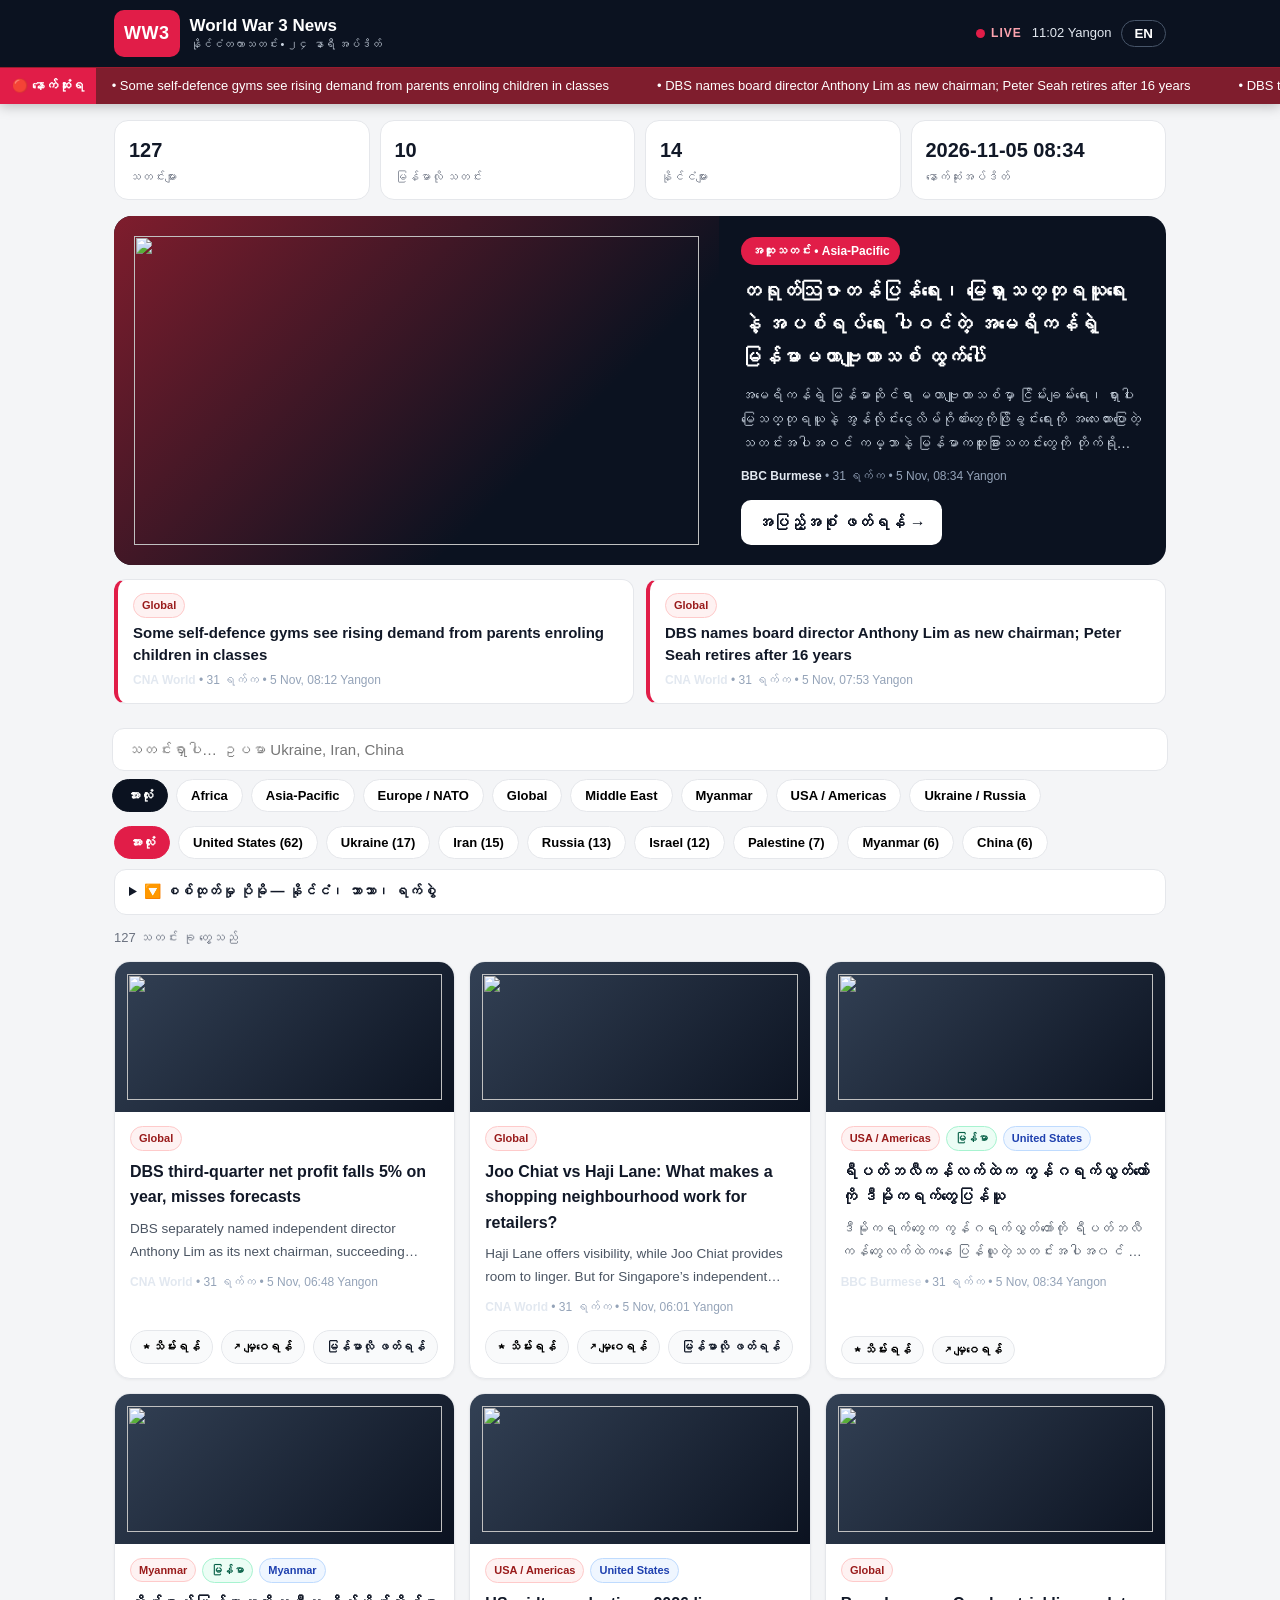
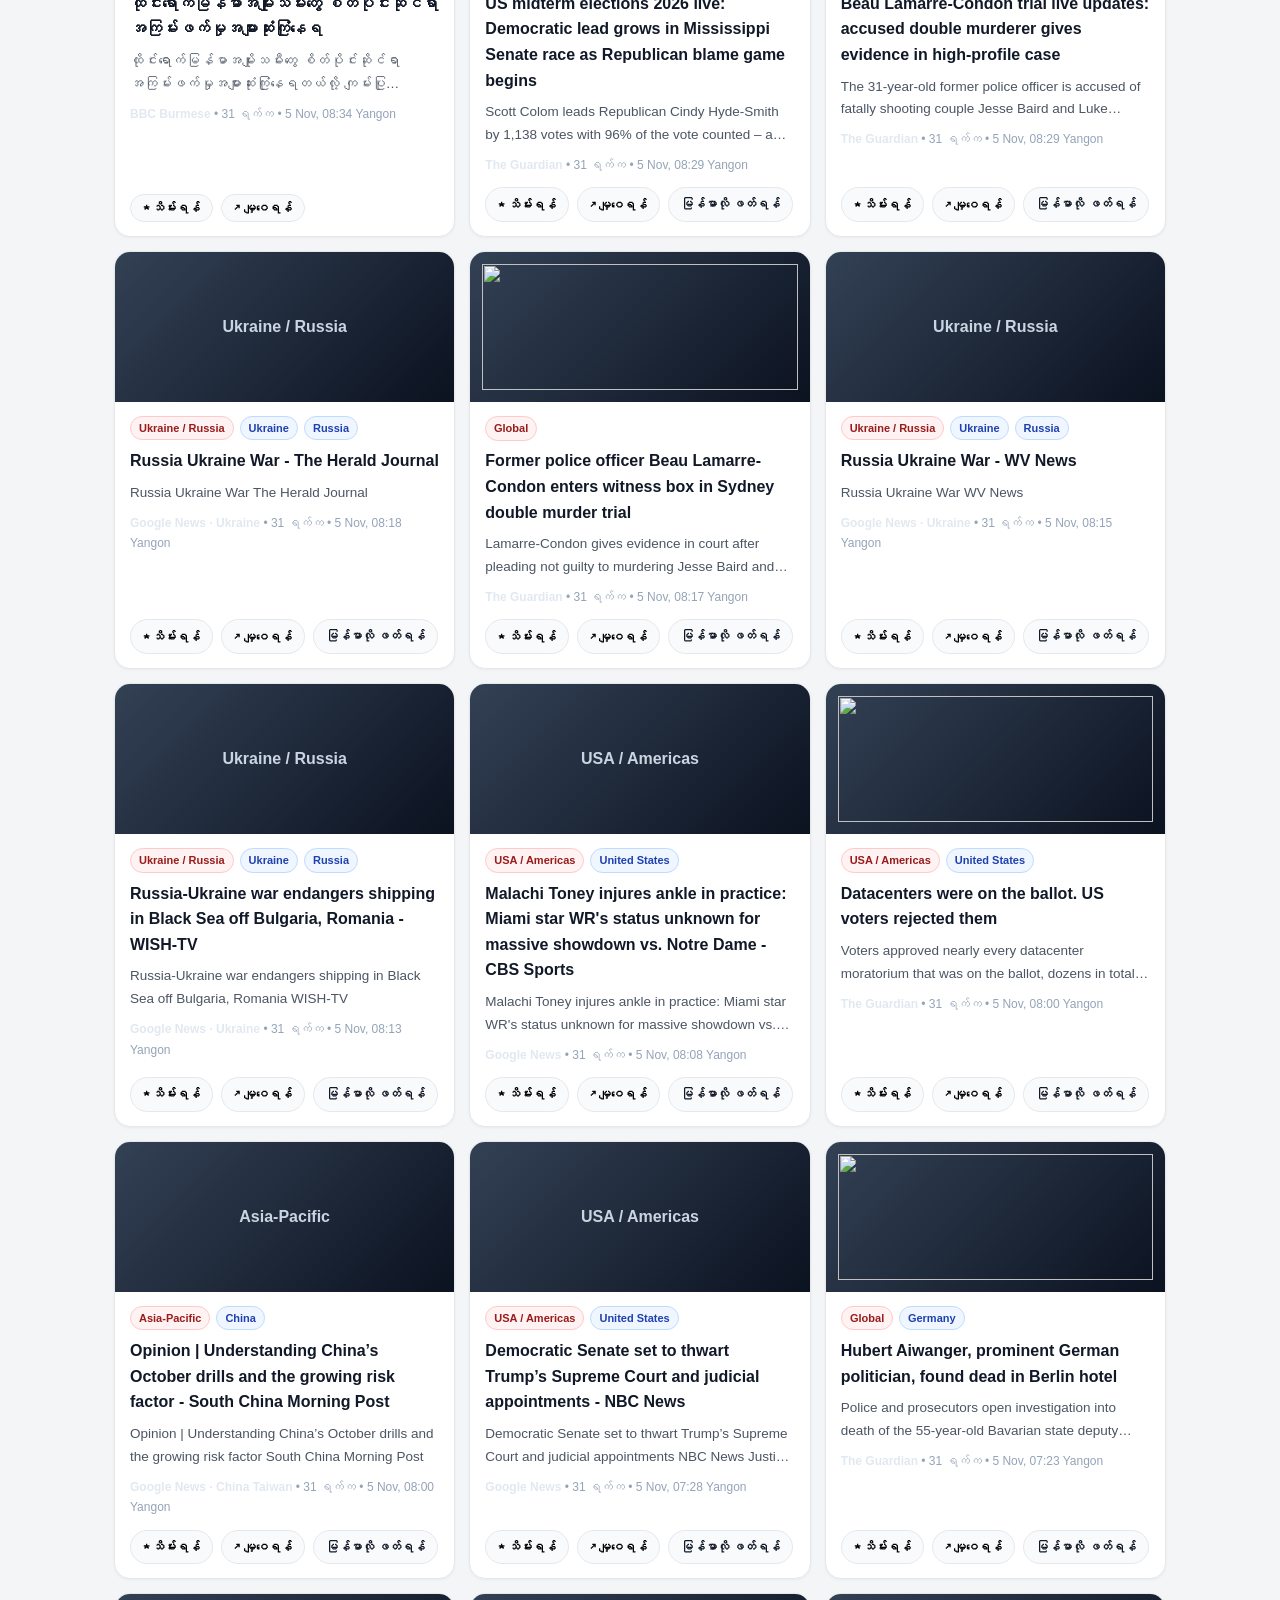
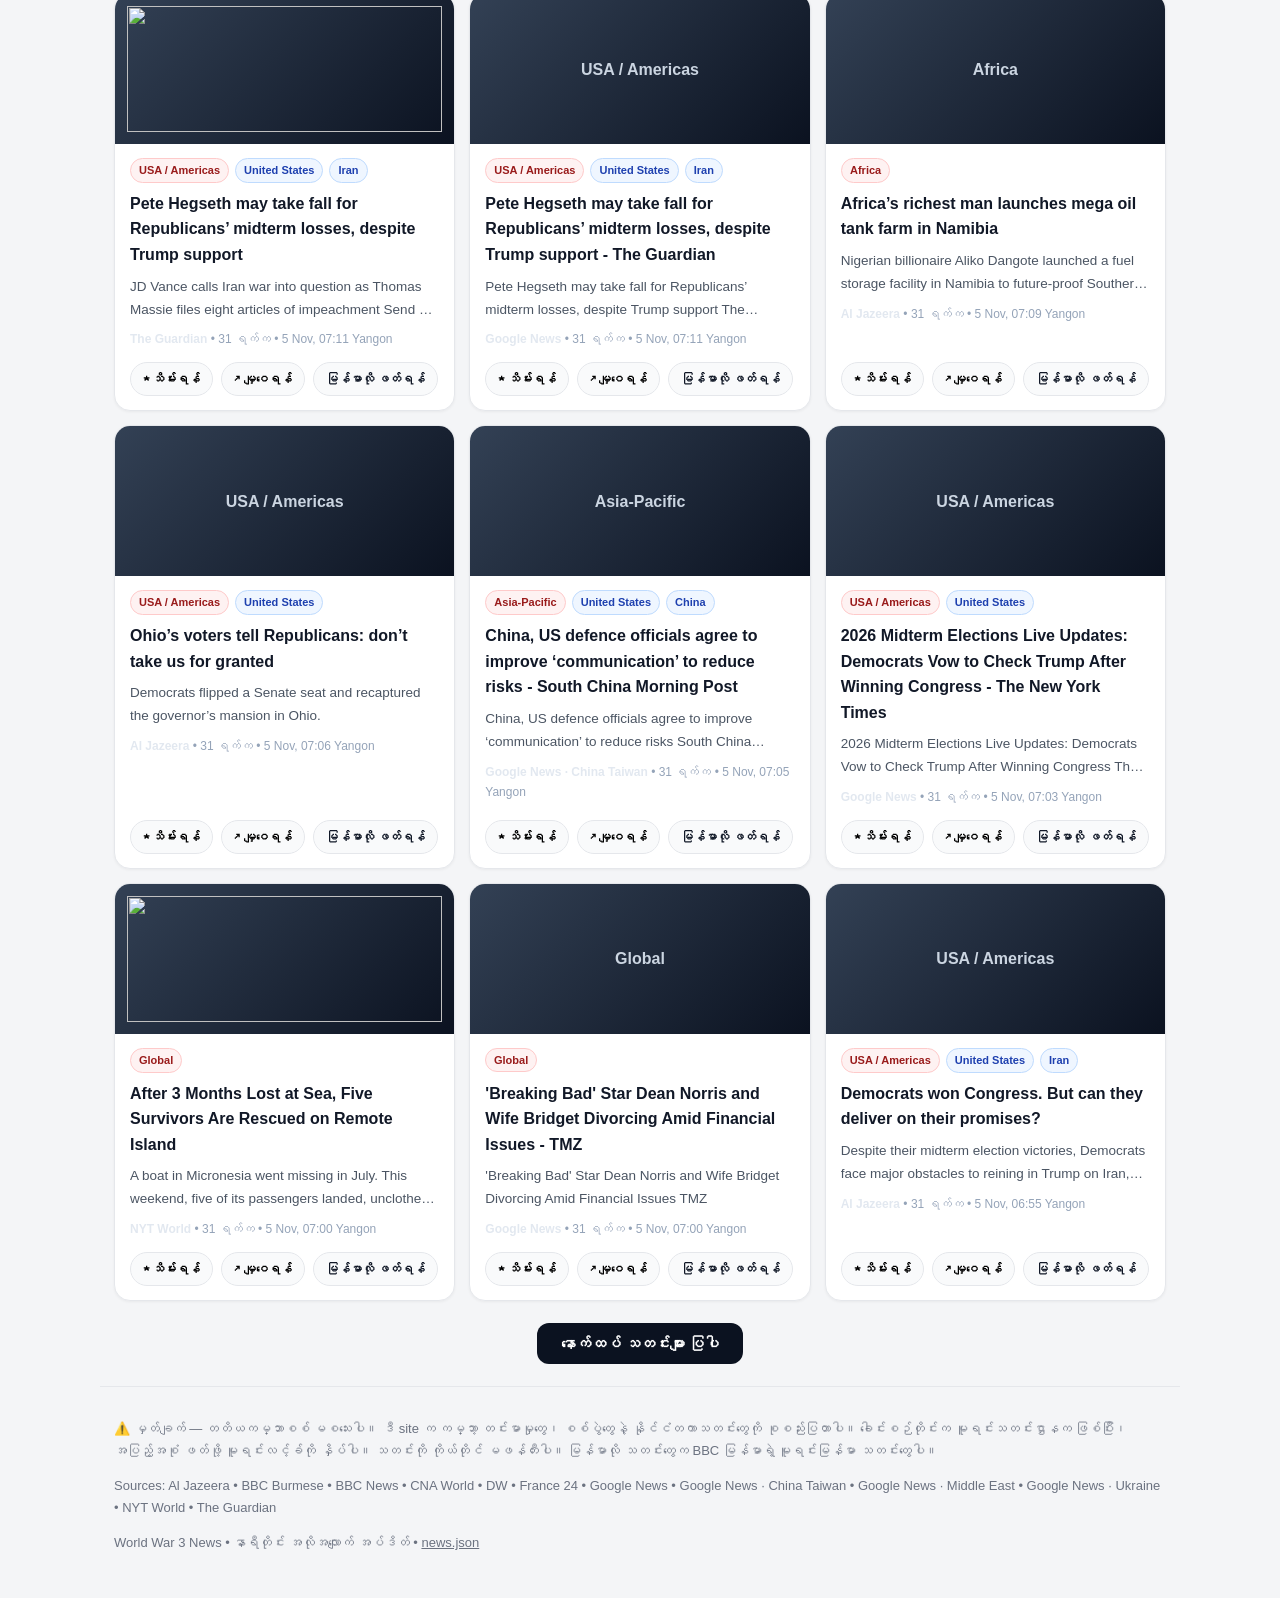
==== index.html @ 0766a488 "worldwar3news v4: bottom tap bar (home/latest/burmese/countries/search/saved), toast hidden bug fix," ====
<!DOCTYPE html>
<html lang="my">
<head>
<meta charset="utf-8">
<meta name="viewport" content="width=device-width, initial-scale=1">
<title>World War 3 News — နိုင်ငံတကာသတင်း ၂၄ နာရီ အပ်ဒိတ်</title>
<meta name="description" content="တကမ္ဘာလုံးက နိုင်ငံတကာသတင်း — မြန်မာလိုရော အင်္ဂလိပ်လိုပါ — Ukraine, အရှေ့အလယ်ပိုင်း၊ အာရှ-ပစိဖိတ်၊ ဥရောပ၊ အမေရိက၊ မြန်မာ။ နာရီတိုင်း အပ်ဒိတ်။ နိုင်ငံ၊ ဘာသာ၊ ရက်စွဲအလိုက် ရွေးကြည့်နိုင်သည်။">
<link rel="icon" href="data:image/svg+xml,%3Csvg xmlns='http://www.w3.org/2000/svg' viewBox='0 0 64 64'%3E%3Crect width='64' height='64' rx='12' fill='%230b1220'/%3E%3Ctext x='32' y='42' font-size='26' font-weight='900' fill='white' text-anchor='middle'%3EW3%3C/text%3E%3C/svg%3E">
<link rel="stylesheet" href="styles.css?v=4">
</head>
<body>
<header class="topbar">
  <div class="wrap topbar-in">
    <a class="logo" href="./">
      <span class="logo-mark">WW3</span>
      <span class="logo-text"><strong>World War 3 News</strong><small data-i18n="tagline">နိုင်ငံတကာသတင်း • ၂၄ နာရီ အပ်ဒိတ်</small></span>
    </a>
    <div class="top-right">
      <span class="live"><span class="dot"></span>LIVE</span>
      <span class="clock" id="clock">--:--</span>
      <button id="langBtn" class="lang-btn" type="button">EN</button>
    </div>
  </div>
  <div class="ticker" aria-label="Breaking">
    <span class="ticker-label" data-i18n="breaking">🔴 နောက်ဆုံးရ</span>
    <div class="ticker-track"><div class="ticker-move" id="tickerMove"></div></div>
  </div>
</header>

<main class="wrap">
  <section class="stats" aria-label="Status">
    <div><strong id="statCount">—</strong><span data-i18n="statStories">သတင်းများ</span></div>
    <div><strong id="statMy">—</strong><span data-i18n="statMy">မြန်မာလို သတင်း</span></div>
    <div><strong id="statCountries">—</strong><span data-i18n="statCountries">နိုင်ငံများ</span></div>
    <div><strong id="statUpdated">—</strong><span data-i18n="statUpdated">နောက်ဆုံးအပ်ဒိတ်</span></div>
  </section>

  <section id="hero" class="hero" aria-label="Featured"></section>
  <section id="topStories" class="top-stories" aria-label="Top stories"></section>

  <div class="sticky-filters">
    <input id="search" type="search" placeholder="သတင်းရှာပါ… ဥပမာ Ukraine, Iran, China" aria-label="Search news">
    <nav class="chips" id="catChips" aria-label="Categories"></nav>
  </div>

  <nav class="chips chips-country" id="countryChips" aria-label="Top countries"></nav>

  <details class="adv-filters">
    <summary data-i18n="moreFilters">🔽 စစ်ထုတ်မှု ပိုမို — နိုင်ငံ၊ ဘာသာ၊ ရက်စွဲ</summary>
    <div class="adv-body">
      <label class="country-label">
        <span data-i18n="byCountry">နိုင်ငံအလိုက်</span>
        <select id="countrySelect" aria-label="Filter by country">
          <option value="">🌍 နိုင်ငံအားလုံး</option>
        </select>
      </label>
      <div class="pill-group" id="langPills" aria-label="News language"></div>
      <div class="pill-group" id="dayPills" aria-label="Date"></div>
    </div>
  </details>

  <p class="result-line" id="resultLine"></p>
  <section class="grid" id="grid" aria-live="polite">
    <div class="skel"></div><div class="skel"></div><div class="skel"></div>
    <div class="skel"></div><div class="skel"></div><div class="skel"></div>
  </section>
  <div class="more-wrap"><button id="moreBtn" class="more-btn" type="button" data-i18n="loadMore">နောက်ထပ် သတင်းများ ပြပါ</button></div>
  <p class="empty" id="empty" hidden data-i18n="empty">ဒီစစ်ထုတ်မှုနဲ့ ကိုက်ညီတဲ့ သတင်း မရှိသေးပါ။ စစ်ထုတ်မှုကို ဖြုတ်ကြည့်ပါ။</p>
</main>

<div class="toast" id="toast" hidden>
  <span data-i18n="newStories">သတင်းအသစ် ရောက်ပြီ</span>
  <button id="toastBtn" type="button" data-i18n="showNew">အသစ်တွေ ပြပါ</button>
  <button id="toastClose" type="button" aria-label="Close">✕</button>
</div>
<button class="to-top" id="toTop" type="button" aria-label="Back to top">↑</button>

<footer class="wrap footer">
  <p data-i18n="disclaimer">⚠️ မှတ်ချက် — တတိယကမ္ဘာစစ် မစသေးပါ။ ဒီ site က ကမ္ဘာ့ တင်းမာမှုတွေ၊ စစ်ပွဲတွေနဲ့ နိုင်ငံတကာသတင်းတွေကို စုစည်းပြတာပါ။ ခေါင်းစဉ်တိုင်းက မူရင်းသတင်းဌာနက ဖြစ်ပြီး၊ အပြည့်အစုံ ဖတ်ဖို့ မူရင်းလင့်ခ်ကို နှိပ်ပါ။ သတင်းကို ကိုယ်တိုင် မဖန်တီးပါ။ မြန်မာလို သတင်းတွေက BBC မြန်မာရဲ့ မူရင်းမြန်မာ သတင်းတွေပါ။</p>
  <p class="sources" id="sourceList"></p>
  <p class="credit">World War 3 News • <span data-i18n="autoUpdate">နာရီတိုင်း အလိုအလျောက် အပ်ဒိတ်</span> • <a href="news.json">news.json</a></p>
</footer>


<nav class="tapbar" id="tapbar" aria-label="Bottom navigation">
  <button type="button" data-tap="home" class="tap-btn active"><span class="tap-icon">⌂</span><span class="tap-label" data-i18n="tapHome">ပင်မ</span></button>
  <button type="button" data-tap="latest" class="tap-btn"><span class="tap-icon">●</span><span class="tap-label" data-i18n="tapLatest">အသစ်</span></button>
  <button type="button" data-tap="my" class="tap-btn"><span class="tap-icon">မြ</span><span class="tap-label" data-i18n="tapMy">မြန်မာ</span></button>
  <button type="button" data-tap="countries" class="tap-btn"><span class="tap-icon">🌍</span><span class="tap-label" data-i18n="tapCountries">နိုင်ငံ</span></button>
  <button type="button" data-tap="search" class="tap-btn"><span class="tap-icon">🔍</span><span class="tap-label" data-i18n="tapSearch">ရှာရန်</span></button>
  <button type="button" data-tap="saved" class="tap-btn"><span class="tap-icon">★</span><span class="tap-label" data-i18n="tapSaved">သိမ်းထား</span><span class="tap-count" id="savedCount" hidden></span></button>
</nav>

<script src="app.js?v=4"></script>
</body>
</html>
---- styles.css ----
*{box-sizing:border-box}
:root{--navy:#0b1220;--red:#e11d48;--ink:#111827;--muted:#6b7280;--line:#e5e7eb;--bg:#f4f5f7;--card:#fff}
body{margin:0;font-family:-apple-system,BlinkMacSystemFont,"Segoe UI",Roboto,"Noto Sans Myanmar","Myanmar Text",sans-serif;background:var(--bg);color:var(--ink);line-height:1.7;font-size:16px;overflow-x:hidden}
a{color:inherit}
.wrap{max-width:1080px;margin:0 auto;padding:0 14px}
.topbar{background:var(--navy);color:#fff;box-shadow:0 2px 12px rgba(0,0,0,.25)}
.topbar-in{display:flex;align-items:center;justify-content:space-between;gap:10px;padding:10px 14px}
.logo{display:flex;align-items:center;gap:10px;text-decoration:none}
.logo-mark{background:var(--red);color:#fff;font-weight:900;letter-spacing:.5px;padding:8px 10px;border-radius:10px;font-size:18px}
.logo-text{display:flex;flex-direction:column;line-height:1.3}
.logo-text strong{font-size:17px}
.logo-text small{font-size:11px;color:#cbd5e1;white-space:nowrap;overflow:hidden;text-overflow:ellipsis;max-width:210px}
.top-right{display:flex;align-items:center;gap:10px}
.live{display:flex;align-items:center;gap:6px;font-weight:800;font-size:12px;letter-spacing:1px;color:#fda4af}
.dot{width:9px;height:9px;border-radius:50%;background:var(--red);animation:pulse 1.4s infinite}
@keyframes pulse{0%{box-shadow:0 0 0 0 rgba(225,29,72,.6)}100%{box-shadow:0 0 0 9px rgba(225,29,72,0)}}
.clock{font-variant-numeric:tabular-nums;font-size:13px;color:#e2e8f0;white-space:nowrap}
.lang-btn{background:transparent;border:1px solid #475569;color:#fff;border-radius:20px;padding:5px 12px;cursor:pointer;font-weight:700}
.ticker{display:flex;align-items:stretch;background:#7f1d2d;border-top:1px solid #991b2e;overflow:hidden}
.ticker-label{flex:0 0 auto;padding:7px 12px;font-weight:800;font-size:13px;background:var(--red);z-index:2;white-space:nowrap}
.ticker-track{overflow:hidden;flex:1;display:flex;align-items:center}
.ticker-move{display:inline-flex;gap:48px;white-space:nowrap;padding-left:16px;animation:scroll 90s linear infinite}
.ticker-move span{font-size:13px}
@keyframes scroll{from{transform:translateX(0)}to{transform:translateX(-50%)}}
.stats{display:grid;grid-template-columns:repeat(4,1fr);gap:10px;margin:16px 0}
.stats>div{background:var(--card);border:1px solid var(--line);border-radius:14px;padding:12px 14px;display:flex;flex-direction:column}
.stats strong{font-size:20px}
.stats span{font-size:12px;color:var(--muted)}
.hero{background:var(--navy);color:#fff;border-radius:18px;overflow:hidden;display:grid;grid-template-columns:1.15fr .85fr;margin-bottom:14px}
.hero-img{min-height:230px;background:linear-gradient(135deg,#7f1d2d,#0b1220 70%);display:flex;align-items:center;justify-content:center;padding:20px;text-align:center}
.hero-img img{width:100%;height:100%;object-fit:cover;display:block}
.hero-img .hero-fallback{font-size:28px;font-weight:900;letter-spacing:1px;color:#fecdd3;line-height:1.3}
.hero-body{padding:20px 22px;display:flex;flex-direction:column;gap:10px}
.badge{display:inline-block;background:var(--red);color:#fff;font-size:12px;font-weight:800;padding:4px 10px;border-radius:20px;width:fit-content}
.badge.new{background:#16a34a}
.hero-body h2{margin:0;font-size:20px;line-height:1.65;word-break:keep-all;overflow-wrap:break-word}
.hero-body h2 a{text-decoration:none}
.hero-body h2 a:hover{text-decoration:underline}
.hero-body p{margin:0;color:#cbd5e1;font-size:14px;display:-webkit-box;-webkit-line-clamp:3;-webkit-box-orient:vertical;overflow:hidden}
.meta{font-size:12px;color:#94a3b8}
.meta b{color:#e2e8f0}
.read-btn{display:inline-block;background:#fff;color:var(--navy);font-weight:800;text-decoration:none;padding:9px 16px;border-radius:10px;width:fit-content;margin-top:4px}
.top-stories{display:grid;grid-template-columns:1fr 1fr;gap:12px;margin-bottom:14px}
.top-card{background:#fff;border:1px solid var(--line);border-left:4px solid var(--red);border-radius:12px;padding:13px 15px}
.top-card h3{margin:4px 0;font-size:15px;line-height:1.45}
.top-card h3 a{text-decoration:none}
.top-card h3 a:hover{text-decoration:underline}
.sticky-filters{position:sticky;top:0;z-index:20;background:var(--bg);padding:10px 0 8px;margin:0 -2px}
.sticky-filters input{width:100%;padding:12px 14px;border:1px solid var(--line);border-radius:12px;font-size:15px;background:#fff;margin-bottom:8px}
.chips{display:flex;gap:8px;overflow-x:auto;padding-bottom:6px;scrollbar-width:none}
.chips::-webkit-scrollbar{display:none}
.chip{flex:0 0 auto;border:1px solid var(--line);background:#fff;border-radius:20px;padding:8px 14px;cursor:pointer;font-size:13px;font-weight:700}
.chip.active{background:var(--navy);color:#fff;border-color:var(--navy)}
.chips-country .chip.active{background:var(--red);border-color:var(--red)}
.adv-filters{background:#fff;border:1px solid var(--line);border-radius:12px;padding:10px 14px;margin:4px 0 12px}
.adv-filters summary{cursor:pointer;font-weight:800;font-size:14px}
.adv-body{display:flex;gap:12px;flex-wrap:wrap;margin-top:12px;align-items:center}
.country-label{display:flex;align-items:center;gap:8px;border:1px solid var(--line);border-radius:12px;padding:0 12px;font-size:14px;font-weight:700}
.country-label select{border:0;background:transparent;padding:11px 4px;font-size:15px;max-width:220px;cursor:pointer;outline:none}
.pill-group{display:flex;gap:8px;flex-wrap:wrap}
.result-line{color:var(--muted);font-size:13px;margin:6px 0 12px}
.grid{display:grid;grid-template-columns:repeat(3,1fr);gap:14px}
.card{background:var(--card);border:1px solid var(--line);border-radius:16px;overflow:hidden;display:flex;flex-direction:column;box-shadow:0 1px 3px rgba(0,0,0,.05);animation:fadeUp .4s ease both}
@keyframes fadeUp{from{opacity:0;transform:translateY(8px)}to{opacity:1;transform:translateY(0)}}
.card:hover{box-shadow:0 6px 18px rgba(0,0,0,.10)}
.card-img{height:150px;background:linear-gradient(135deg,#334155,#0b1220);display:flex;align-items:center;justify-content:center;color:#cbd5e1;font-weight:800;padding:12px;text-align:center}
.card-img img{width:100%;height:100%;object-fit:cover}
.card-body{padding:14px 15px;display:flex;flex-direction:column;gap:8px;flex:1}
.card-body h3{margin:0;font-size:16px;line-height:1.6;word-break:keep-all;overflow-wrap:break-word}
.card-body h3 a{text-decoration:none}
.card-body h3 a:hover{text-decoration:underline}
.card-body p{margin:0;font-size:13.5px;color:#4b5563;display:-webkit-box;-webkit-line-clamp:2;-webkit-box-orient:vertical;overflow:hidden}
.tag-row{display:flex;gap:6px;flex-wrap:wrap}
.tag{font-size:11px;font-weight:700;background:#fef2f2;color:#991b1b;border:1px solid #fecaca;padding:2px 8px;border-radius:20px}
.tag.country{background:#eff6ff;color:#1e40af;border-color:#bfdbfe}
.tag.lang-my{background:#ecfdf5;color:#065f46;border-color:#a7f3d0}
.card-actions{display:flex;gap:8px;flex-wrap:wrap;margin-top:auto;padding-top:4px}
.mini-btn{border:1px solid var(--line);background:#f9fafb;border-radius:20px;padding:6px 12px;font-size:12px;font-weight:700;cursor:pointer;text-decoration:none}
.mini-btn:hover{background:#eef2f7}
.skel{height:260px;border-radius:16px;background:linear-gradient(90deg,#e5e7eb,#f3f4f6,#e5e7eb);background-size:200% 100%;animation:shimmer 1.4s infinite}
@keyframes shimmer{from{background-position:200% 0}to{background-position:-200% 0}}
.more-wrap{text-align:center;margin:22px 0}
.more-btn{background:var(--navy);color:#fff;border:0;border-radius:12px;padding:12px 24px;font-size:15px;font-weight:800;cursor:pointer}
.more-btn:disabled{opacity:.4;cursor:default}
.empty{text-align:center;color:var(--muted);padding:30px 10px}
.toast{position:fixed;left:12px;right:12px;bottom:12px;z-index:40;background:var(--navy);color:#fff;border-radius:16px;padding:12px 14px;display:flex;gap:10px;align-items:center;justify-content:space-between;box-shadow:0 8px 24px rgba(0,0,0,.3);font-size:14px;font-weight:700;max-width:640px;margin:0 auto}
.toast[hidden]{display:none}
.toast button{background:var(--red);color:#fff;border:0;border-radius:20px;padding:7px 14px;font-weight:800;cursor:pointer;white-space:nowrap}
.toast #toastClose{background:transparent;padding:7px 9px}
.to-top{position:fixed;right:16px;bottom:18px;z-index:30;width:46px;height:46px;border-radius:50%;border:1px solid var(--line);background:#fff;font-size:20px;cursor:pointer;box-shadow:0 4px 14px rgba(0,0,0,.15);display:none}
.to-top.show{display:block}
.footer{border-top:1px solid var(--line);margin-top:10px;padding:18px 14px 30px;color:var(--muted);font-size:13px}
.footer .sources{word-break:break-word}
.article-wrap{max-width:760px}
.back-btn{display:inline-block;margin:18px 0 12px;font-weight:800;text-decoration:none;color:var(--red)}
.article-title{margin:8px 0 10px;font-size:24px;line-height:1.65;word-break:keep-all;overflow-wrap:break-word}
.article-img{margin:16px 0;border-radius:16px;overflow:hidden;background:#0b1220}
.article-img img{width:100%;display:block}
.article-body{font-size:17px;line-height:1.85;margin:16px 0}
.article-body p{margin:0 0 14px}
.note-box{background:#fff7ed;border:1px solid #fed7aa;border-radius:12px;padding:13px 15px;font-size:14px;margin:18px 0}
.origin-btn{display:inline-block;background:var(--red);color:#fff;font-weight:800;text-decoration:none;padding:12px 20px;border-radius:12px;margin-top:4px}
.related-grid{display:grid;grid-template-columns:1fr 1fr;gap:12px;margin-bottom:20px}
.rel-card{background:#fff;border:1px solid var(--line);border-radius:12px;padding:13px 15px;display:flex;flex-direction:column;gap:6px;text-decoration:none}
.rel-card strong{font-size:14px;line-height:1.5}
@media(max-width:860px){.grid{grid-template-columns:repeat(2,1fr)}.hero{grid-template-columns:1fr}.hero-img{min-height:170px}.top-stories{grid-template-columns:1fr}}
@media(max-width:560px){
  .grid{grid-template-columns:1fr}
  .stats{grid-template-columns:repeat(2,1fr)}
  .logo-text strong{font-size:15px}
  .clock{display:none}
  .adv-body{flex-direction:column;align-items:stretch}
  .country-label select{flex:1;max-width:none}
  .hero-body h2{font-size:19px;line-height:1.7}
  .top-stories{display:flex;overflow-x:auto;scroll-snap-type:x mandatory;padding-bottom:6px}
  .top-card{flex:0 0 86%;scroll-snap-align:start}
  .logo-mark{padding:6px 8px;font-size:15px}
  .topbar-in{padding:8px 10px;gap:6px}
  .lang-btn{padding:4px 9px}
  .stats strong{font-size:17px}
  .ticker-move{animation-duration:60s}
}

.tapbar{display:none}
.mini-btn.saved{background:#fef2f2;color:#991b1b;border-color:#fecaca}
@media(max-width:860px){
  .tapbar{display:flex;position:fixed;left:0;right:0;bottom:0;z-index:50;background:#fff;border-top:1px solid var(--line);box-shadow:0 -4px 16px rgba(0,0,0,.10);padding:6px 4px calc(6px + env(safe-area-inset-bottom))}
  .tap-btn{flex:1;border:0;background:transparent;cursor:pointer;display:flex;flex-direction:column;align-items:center;gap:1px;padding:6px 2px;color:#6b7280;font-size:11px;font-weight:700;position:relative}
  .tap-btn.active{color:var(--red)}
  .tap-icon{font-size:18px;line-height:1}
  .tap-count{position:absolute;top:2px;right:14px;background:var(--red);color:#fff;font-size:10px;font-weight:800;border-radius:10px;padding:1px 6px}
  .tap-count[hidden]{display:none}
  .toast{bottom:78px}
  .to-top{bottom:80px;right:12px}
  .footer{padding-bottom:100px}
}
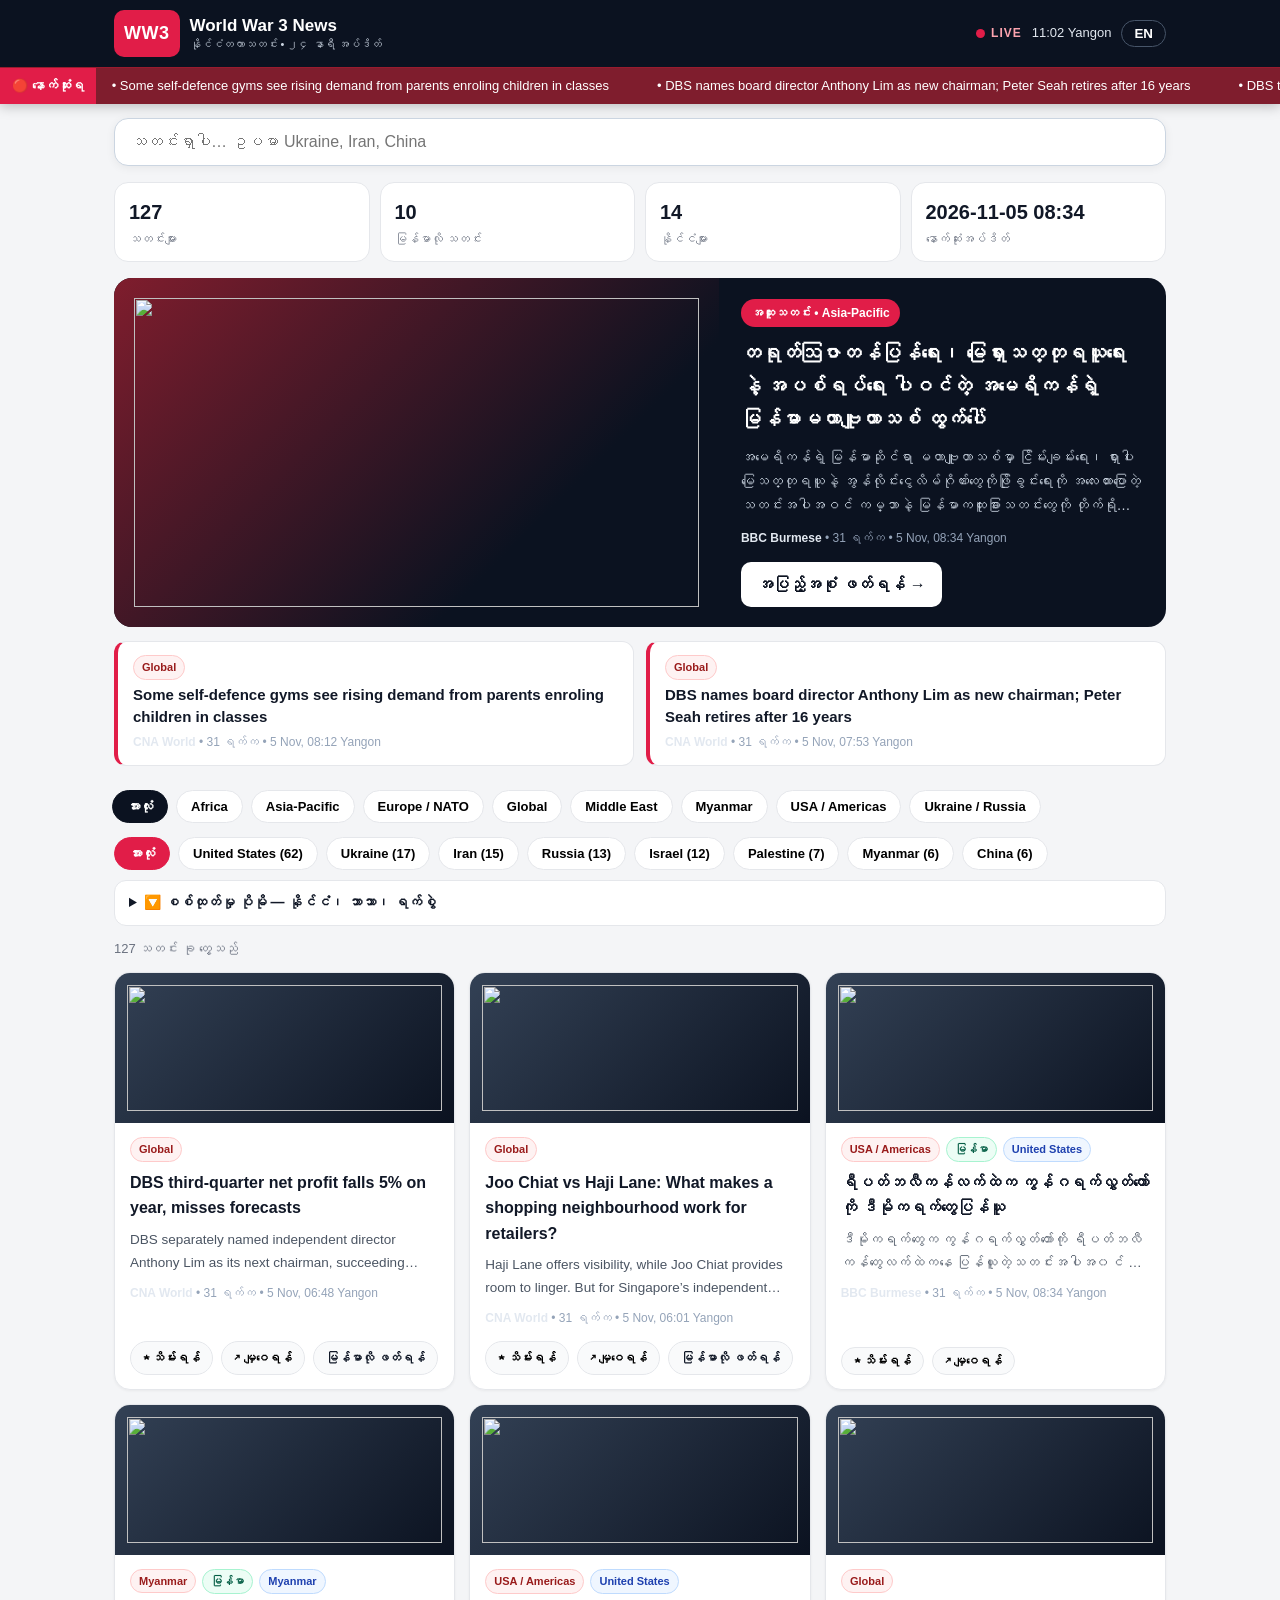
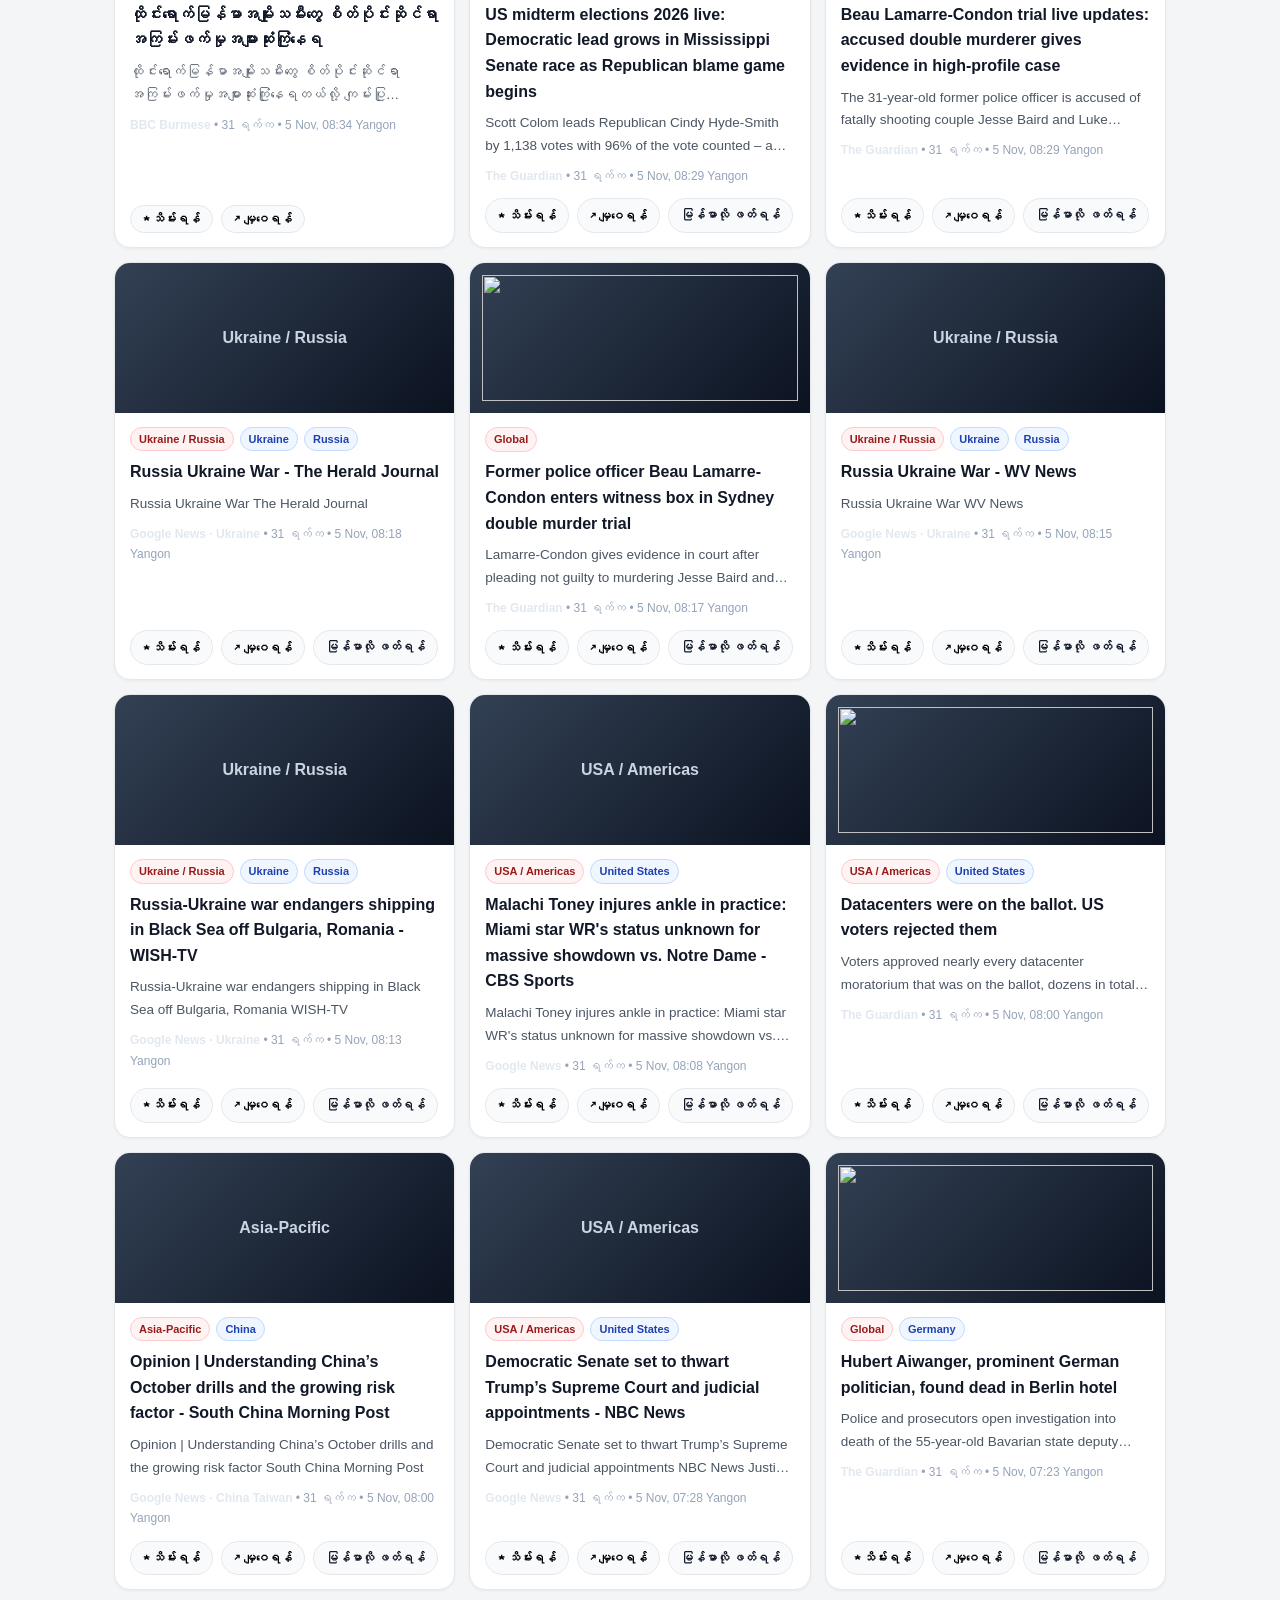
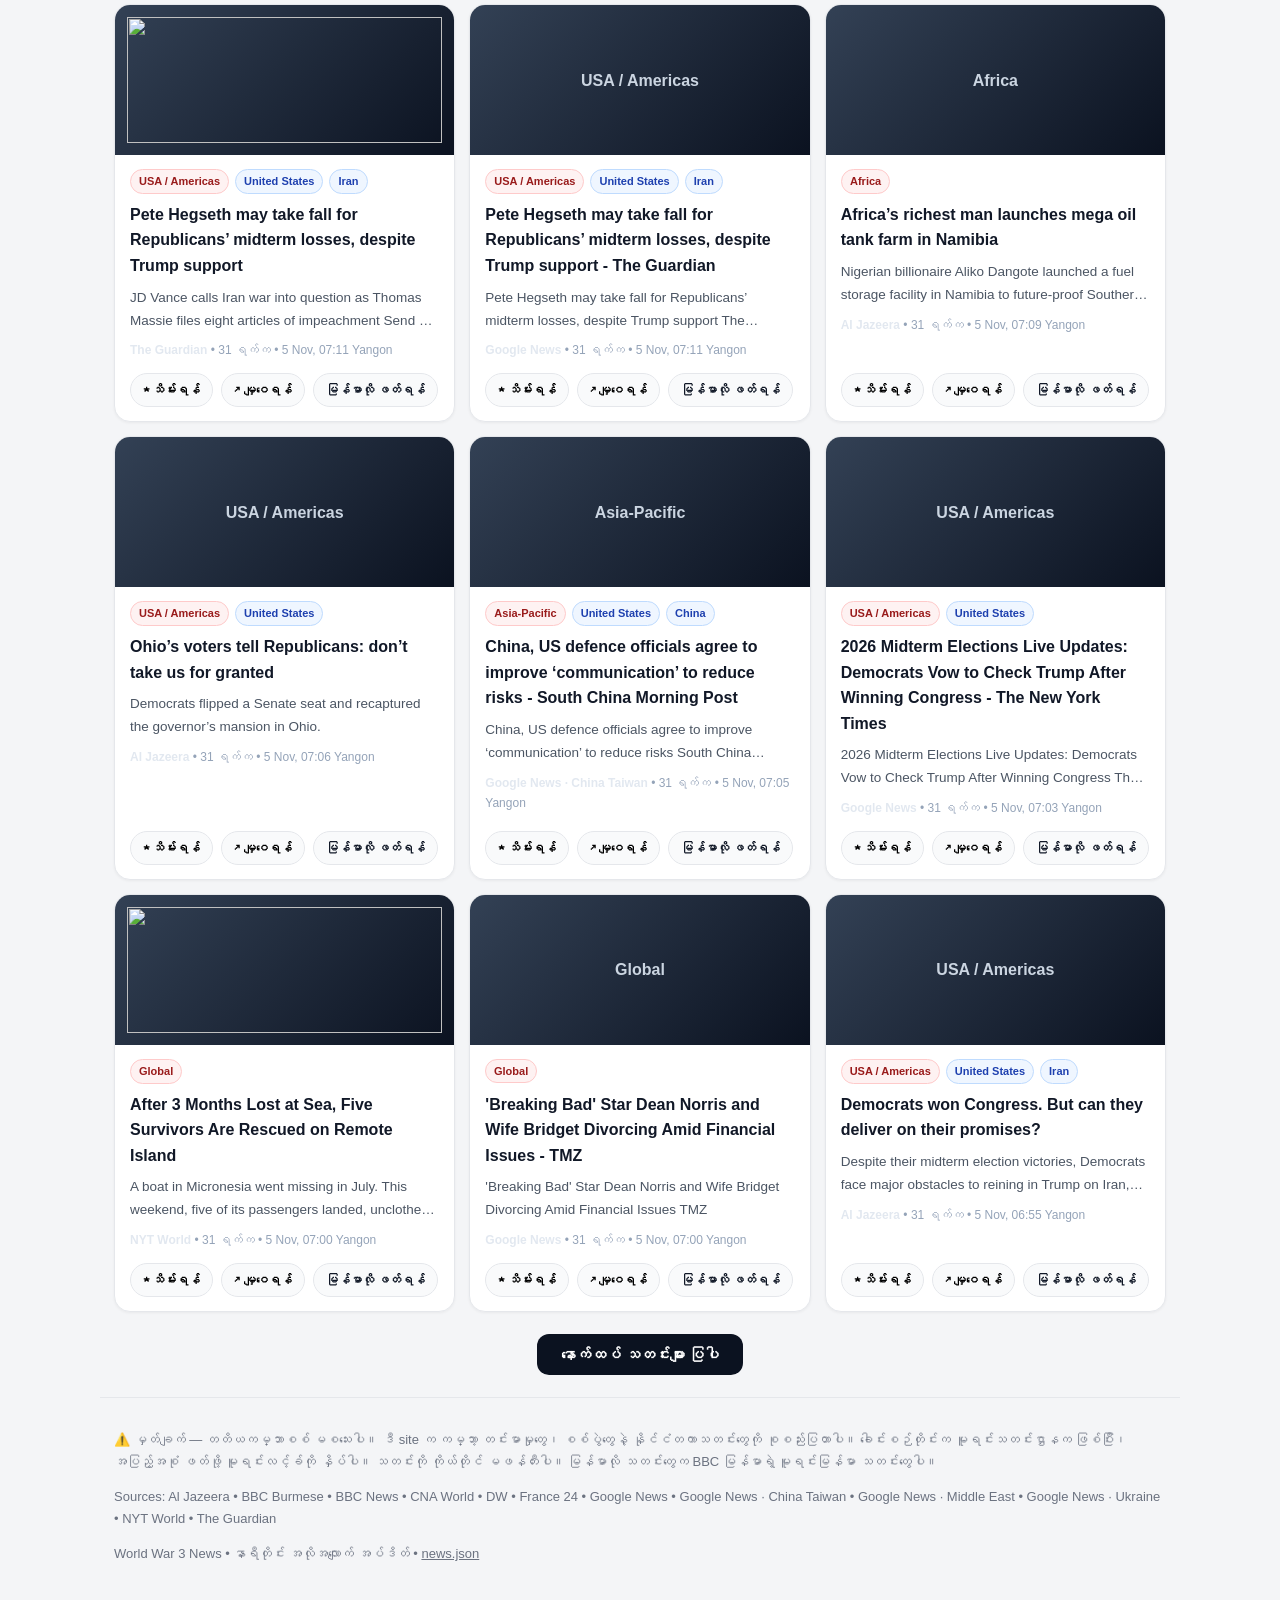
==== commit 4f27c485: "worldwar3news v5: search moved to very top of home page" ====
--- a/index.html
+++ b/index.html
@@ -6,7 +6,7 @@
 <title>World War 3 News — နိုင်ငံတကာသတင်း ၂၄ နာရီ အပ်ဒိတ်</title>
 <meta name="description" content="တကမ္ဘာလုံးက နိုင်ငံတကာသတင်း — မြန်မာလိုရော အင်္ဂလိပ်လိုပါ — Ukraine, အရှေ့အလယ်ပိုင်း၊ အာရှ-ပစိဖိတ်၊ ဥရောပ၊ အမေရိက၊ မြန်မာ။ နာရီတိုင်း အပ်ဒိတ်။ နိုင်ငံ၊ ဘာသာ၊ ရက်စွဲအလိုက် ရွေးကြည့်နိုင်သည်။">
 <link rel="icon" href="data:image/svg+xml,%3Csvg xmlns='http://www.w3.org/2000/svg' viewBox='0 0 64 64'%3E%3Crect width='64' height='64' rx='12' fill='%230b1220'/%3E%3Ctext x='32' y='42' font-size='26' font-weight='900' fill='white' text-anchor='middle'%3EW3%3C/text%3E%3C/svg%3E">
-<link rel="stylesheet" href="styles.css?v=4">
+<link rel="stylesheet" href="styles.css?v=5">
 </head>
 <body>
 <header class="topbar">
@@ -28,6 +28,9 @@
 </header>
 
 <main class="wrap">
+  <div class="top-search">
+    <input id="search" type="search" placeholder="🔍 သတင်းရှာပါ… ဥပမာ Ukraine, Iran, China" aria-label="Search news">
+  </div>
   <section class="stats" aria-label="Status">
     <div><strong id="statCount">—</strong><span data-i18n="statStories">သတင်းများ</span></div>
     <div><strong id="statMy">—</strong><span data-i18n="statMy">မြန်မာလို သတင်း</span></div>
@@ -39,7 +42,6 @@
   <section id="topStories" class="top-stories" aria-label="Top stories"></section>
 
   <div class="sticky-filters">
-    <input id="search" type="search" placeholder="သတင်းရှာပါ… ဥပမာ Ukraine, Iran, China" aria-label="Search news">
     <nav class="chips" id="catChips" aria-label="Categories"></nav>
   </div>
 
@@ -91,6 +93,6 @@
   <button type="button" data-tap="saved" class="tap-btn"><span class="tap-icon">★</span><span class="tap-label" data-i18n="tapSaved">သိမ်းထား</span><span class="tap-count" id="savedCount" hidden></span></button>
 </nav>
 
-<script src="app.js?v=4"></script>
+<script src="app.js?v=5"></script>
 </body>
 </html>
--- a/styles.css
+++ b/styles.css
@@ -46,7 +46,9 @@
 .top-card h3 a{text-decoration:none}
 .top-card h3 a:hover{text-decoration:underline}
 .sticky-filters{position:sticky;top:0;z-index:20;background:var(--bg);padding:10px 0 8px;margin:0 -2px}
-.sticky-filters input{width:100%;padding:12px 14px;border:1px solid var(--line);border-radius:12px;font-size:15px;background:#fff;margin-bottom:8px}
+.top-search{margin:14px 0 4px}
+.top-search input{width:100%;padding:14px 16px;border:1.5px solid #cbd5e1;border-radius:14px;font-size:16px;background:#fff;box-shadow:0 2px 10px rgba(0,0,0,.06)}
+.top-search input:focus{outline:none;border-color:var(--red);box-shadow:0 0 0 3px rgba(225,29,72,.15)}
 .chips{display:flex;gap:8px;overflow-x:auto;padding-bottom:6px;scrollbar-width:none}
 .chips::-webkit-scrollbar{display:none}
 .chip{flex:0 0 auto;border:1px solid var(--line);background:#fff;border-radius:20px;padding:8px 14px;cursor:pointer;font-size:13px;font-weight:700}
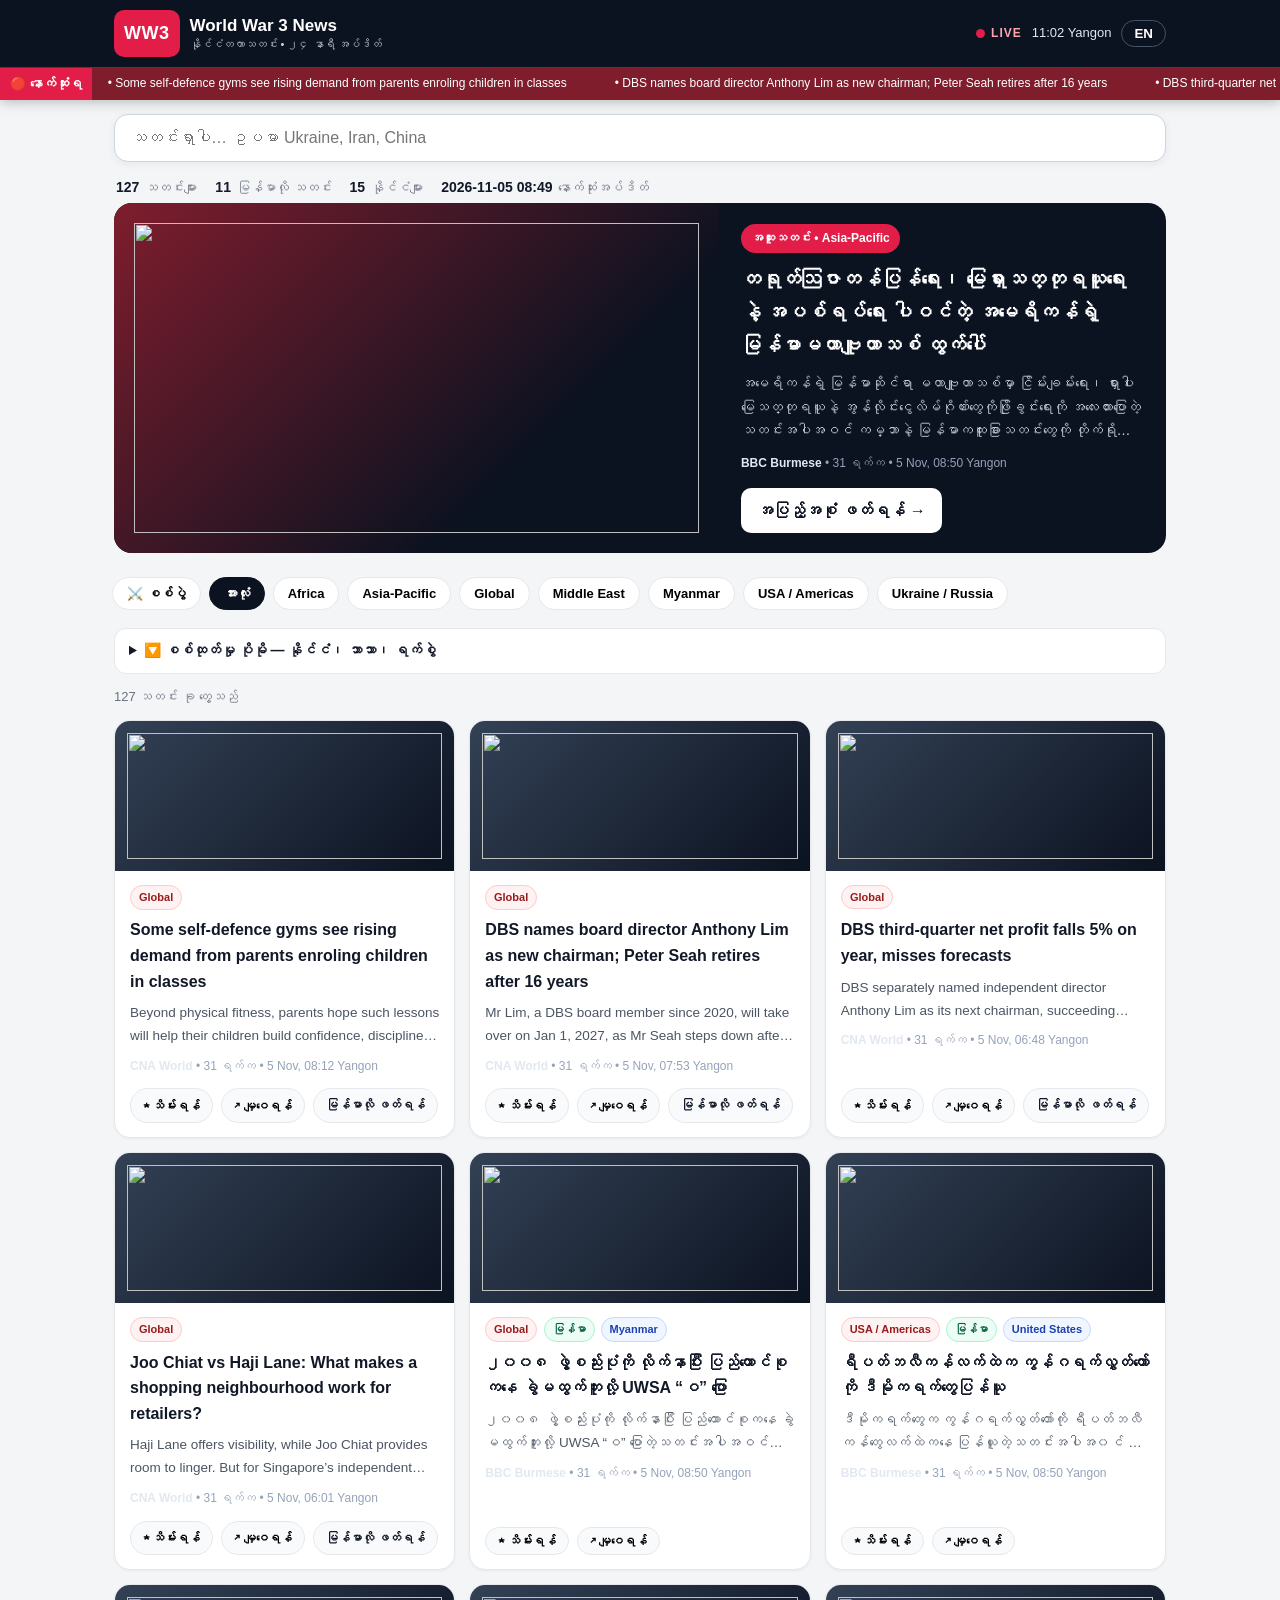
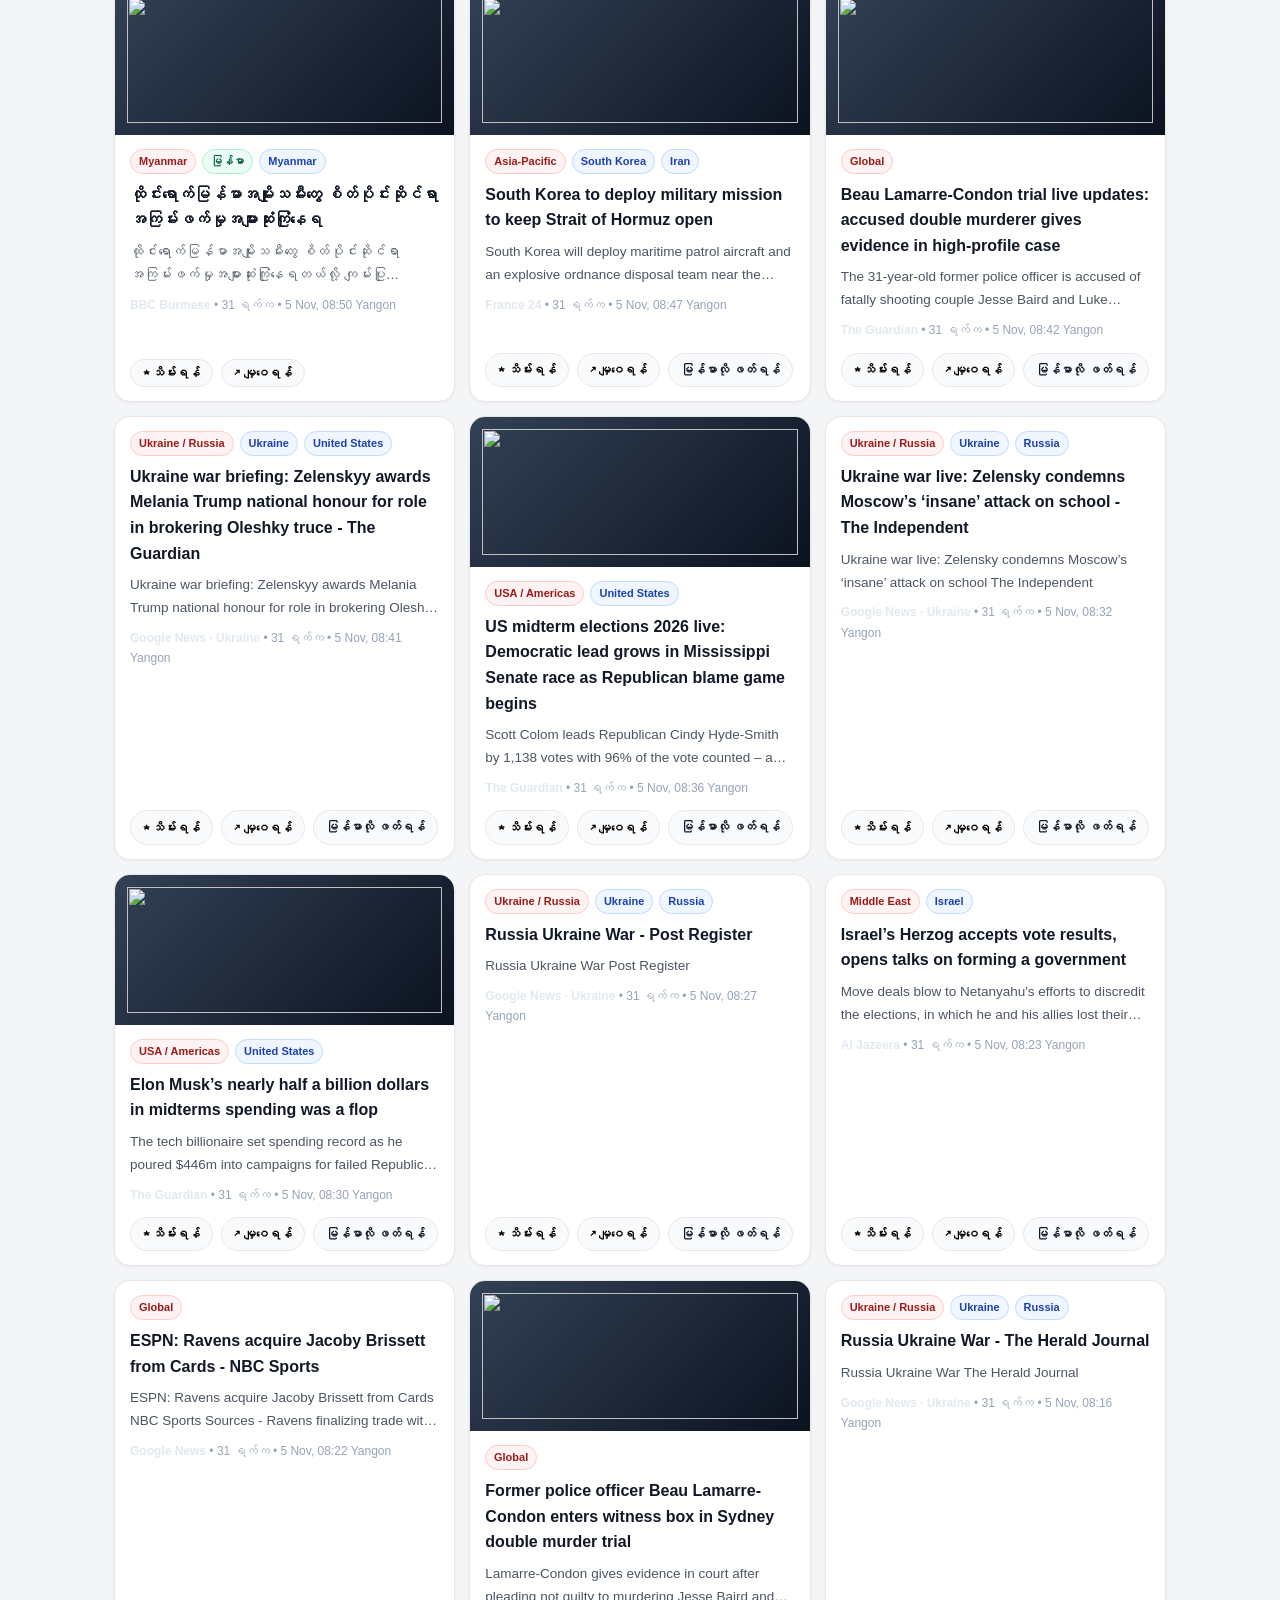
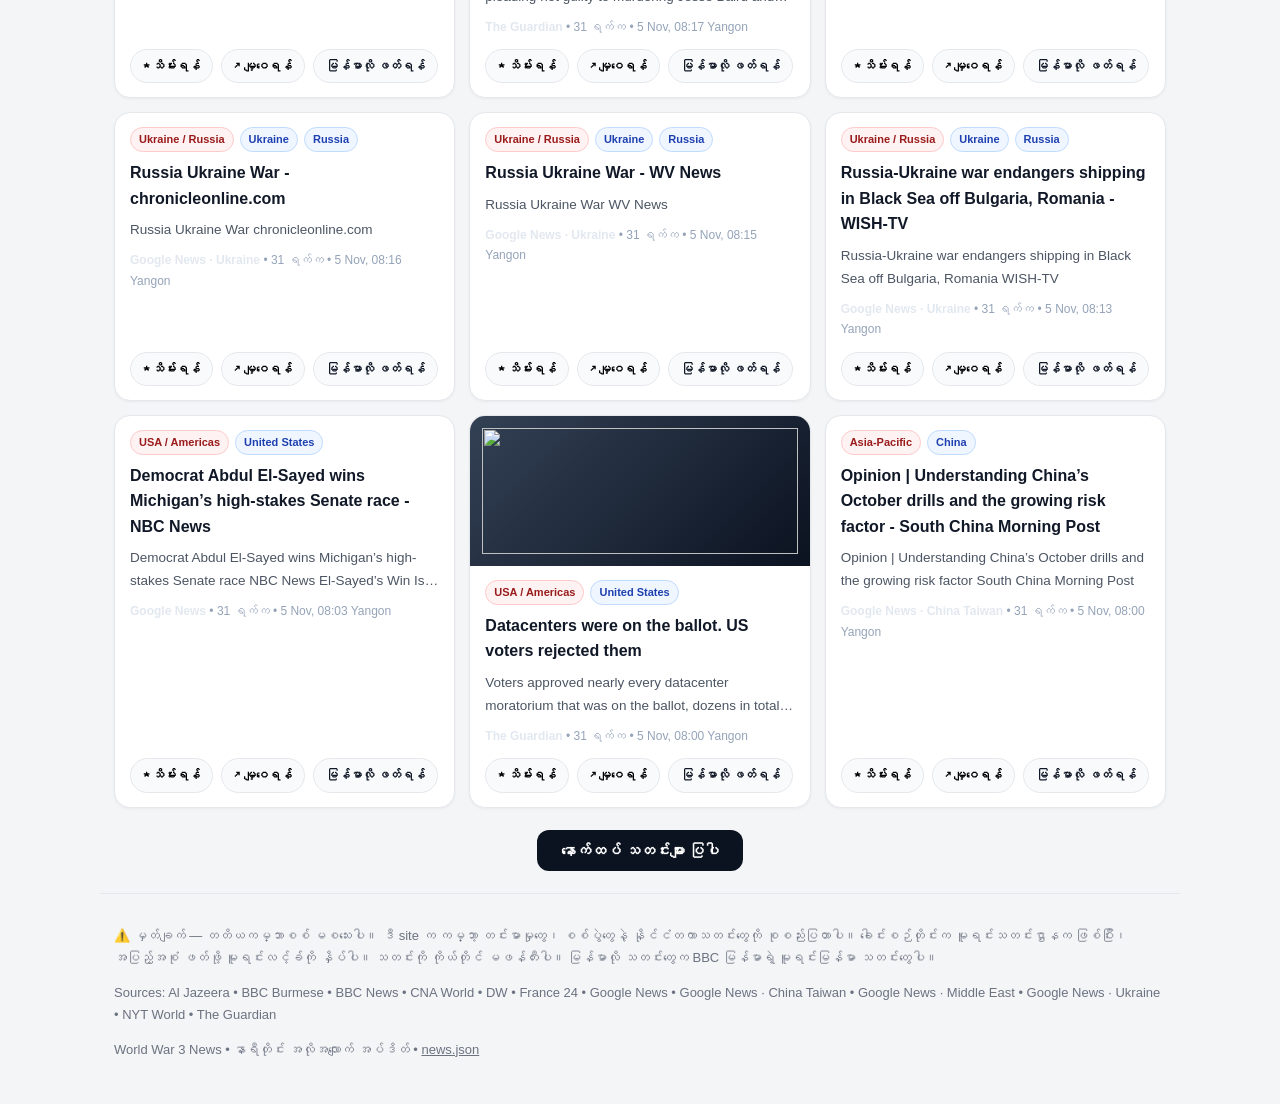
==== commit 7778cc94: "worldwar3news v6: no football/sports, war feeds + war filter, clean UI" ====
--- a/index.html
+++ b/index.html
@@ -6,7 +6,7 @@
 <title>World War 3 News — နိုင်ငံတကာသတင်း ၂၄ နာရီ အပ်ဒိတ်</title>
 <meta name="description" content="တကမ္ဘာလုံးက နိုင်ငံတကာသတင်း — မြန်မာလိုရော အင်္ဂလိပ်လိုပါ — Ukraine, အရှေ့အလယ်ပိုင်း၊ အာရှ-ပစိဖိတ်၊ ဥရောပ၊ အမေရိက၊ မြန်မာ။ နာရီတိုင်း အပ်ဒိတ်။ နိုင်ငံ၊ ဘာသာ၊ ရက်စွဲအလိုက် ရွေးကြည့်နိုင်သည်။">
 <link rel="icon" href="data:image/svg+xml,%3Csvg xmlns='http://www.w3.org/2000/svg' viewBox='0 0 64 64'%3E%3Crect width='64' height='64' rx='12' fill='%230b1220'/%3E%3Ctext x='32' y='42' font-size='26' font-weight='900' fill='white' text-anchor='middle'%3EW3%3C/text%3E%3C/svg%3E">
-<link rel="stylesheet" href="styles.css?v=5">
+<link rel="stylesheet" href="styles.css?v=6">
 </head>
 <body>
 <header class="topbar">
@@ -39,13 +39,11 @@
   </section>
 
   <section id="hero" class="hero" aria-label="Featured"></section>
-  <section id="topStories" class="top-stories" aria-label="Top stories"></section>
 
   <div class="sticky-filters">
     <nav class="chips" id="catChips" aria-label="Categories"></nav>
   </div>
 
-  <nav class="chips chips-country" id="countryChips" aria-label="Top countries"></nav>
 
   <details class="adv-filters">
     <summary data-i18n="moreFilters">🔽 စစ်ထုတ်မှု ပိုမို — နိုင်ငံ၊ ဘာသာ၊ ရက်စွဲ</summary>
@@ -93,6 +91,6 @@
   <button type="button" data-tap="saved" class="tap-btn"><span class="tap-icon">★</span><span class="tap-label" data-i18n="tapSaved">သိမ်းထား</span><span class="tap-count" id="savedCount" hidden></span></button>
 </nav>
 
-<script src="app.js?v=5"></script>
+<script src="app.js?v=6"></script>
 </body>
 </html>
--- a/styles.css
+++ b/styles.css
@@ -17,15 +17,15 @@
 .clock{font-variant-numeric:tabular-nums;font-size:13px;color:#e2e8f0;white-space:nowrap}
 .lang-btn{background:transparent;border:1px solid #475569;color:#fff;border-radius:20px;padding:5px 12px;cursor:pointer;font-weight:700}
 .ticker{display:flex;align-items:stretch;background:#7f1d2d;border-top:1px solid #991b2e;overflow:hidden}
-.ticker-label{flex:0 0 auto;padding:7px 12px;font-weight:800;font-size:13px;background:var(--red);z-index:2;white-space:nowrap}
+.ticker-label{flex:0 0 auto;padding:5px 10px;font-weight:800;font-size:13px;background:var(--red);z-index:2;white-space:nowrap}
 .ticker-track{overflow:hidden;flex:1;display:flex;align-items:center}
 .ticker-move{display:inline-flex;gap:48px;white-space:nowrap;padding-left:16px;animation:scroll 90s linear infinite}
-.ticker-move span{font-size:13px}
+.ticker-move span{font-size:12px}
 @keyframes scroll{from{transform:translateX(0)}to{transform:translateX(-50%)}}
-.stats{display:grid;grid-template-columns:repeat(4,1fr);gap:10px;margin:16px 0}
-.stats>div{background:var(--card);border:1px solid var(--line);border-radius:14px;padding:12px 14px;display:flex;flex-direction:column}
-.stats strong{font-size:20px}
-.stats span{font-size:12px;color:var(--muted)}
+.stats{display:flex;gap:18px;flex-wrap:wrap;margin:14px 0 4px;padding:0 2px}
+.stats>div{background:none;border:0;padding:0;display:flex;flex-direction:row;align-items:baseline;gap:6px}
+.stats strong{font-size:14px}
+.stats span{font-size:13px;color:var(--muted)}
 .hero{background:var(--navy);color:#fff;border-radius:18px;overflow:hidden;display:grid;grid-template-columns:1.15fr .85fr;margin-bottom:14px}
 .hero-img{min-height:230px;background:linear-gradient(135deg,#7f1d2d,#0b1220 70%);display:flex;align-items:center;justify-content:center;padding:20px;text-align:center}
 .hero-img img{width:100%;height:100%;object-fit:cover;display:block}
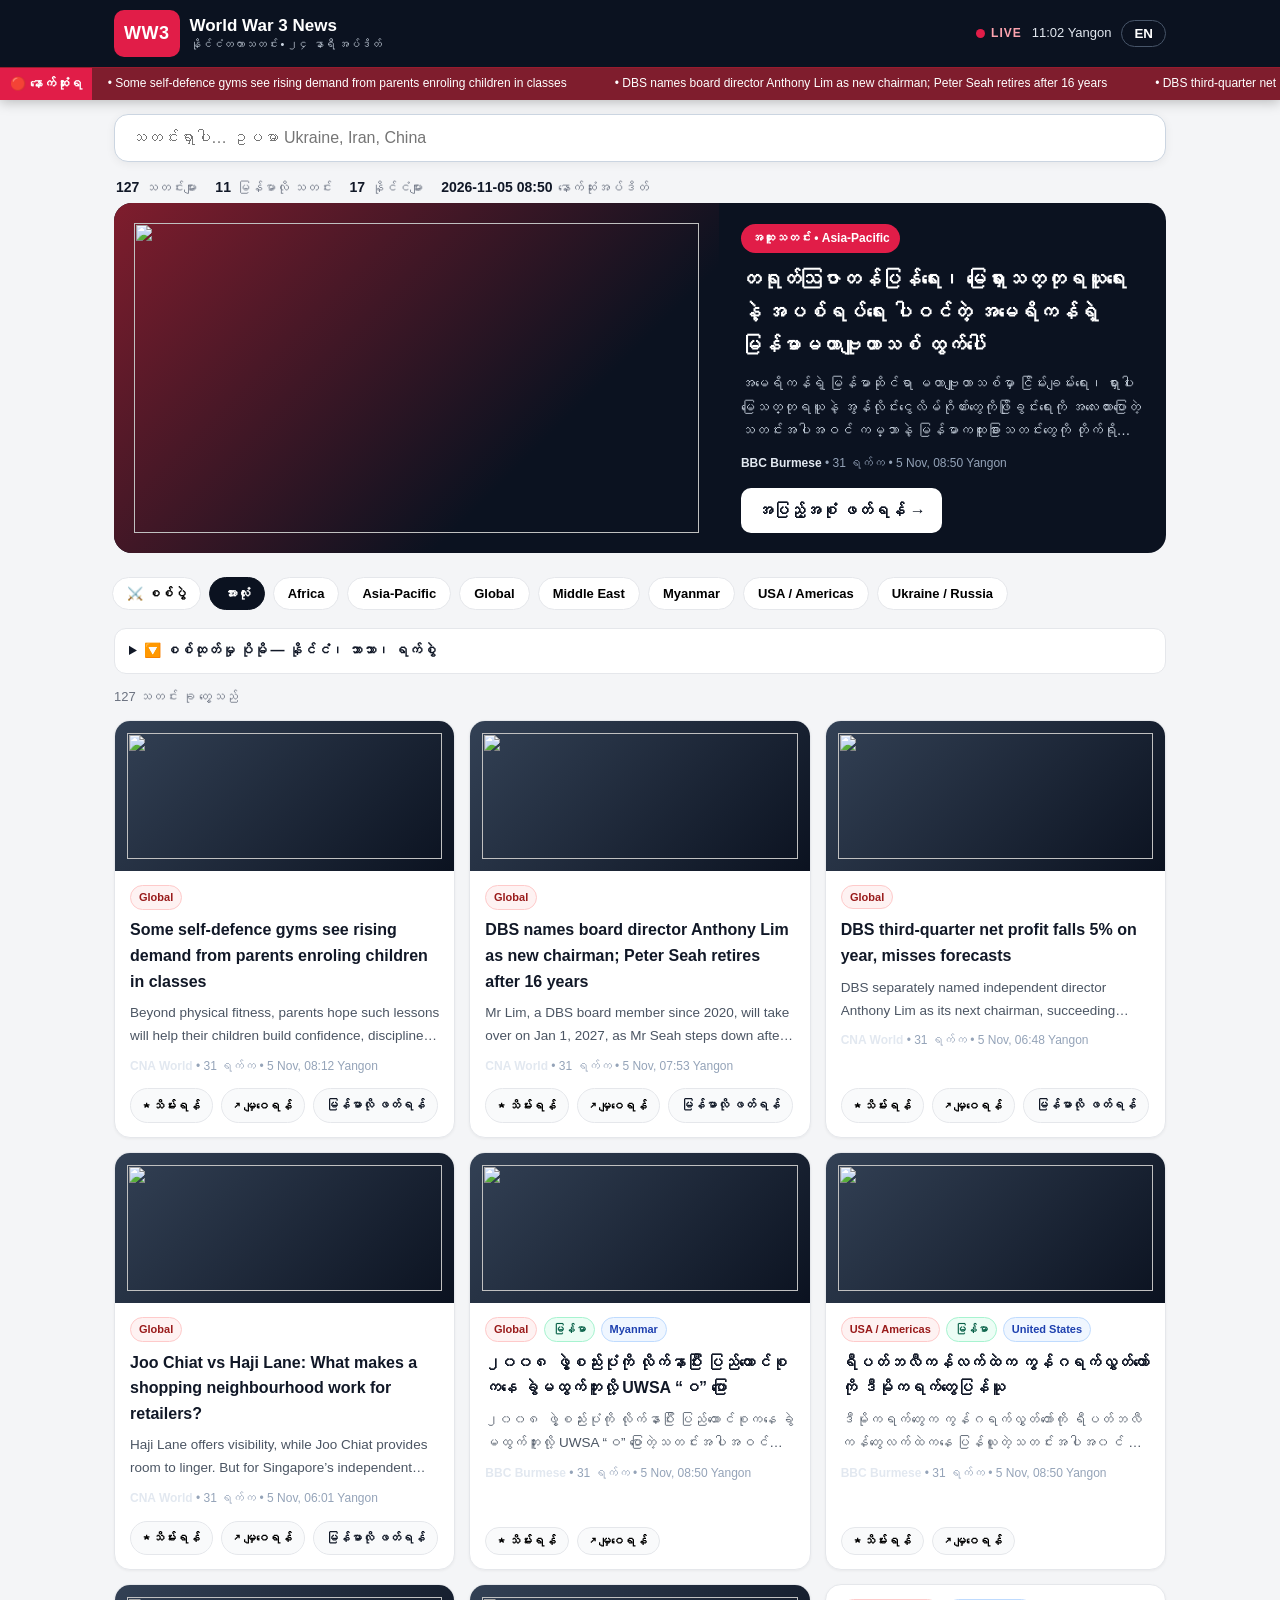
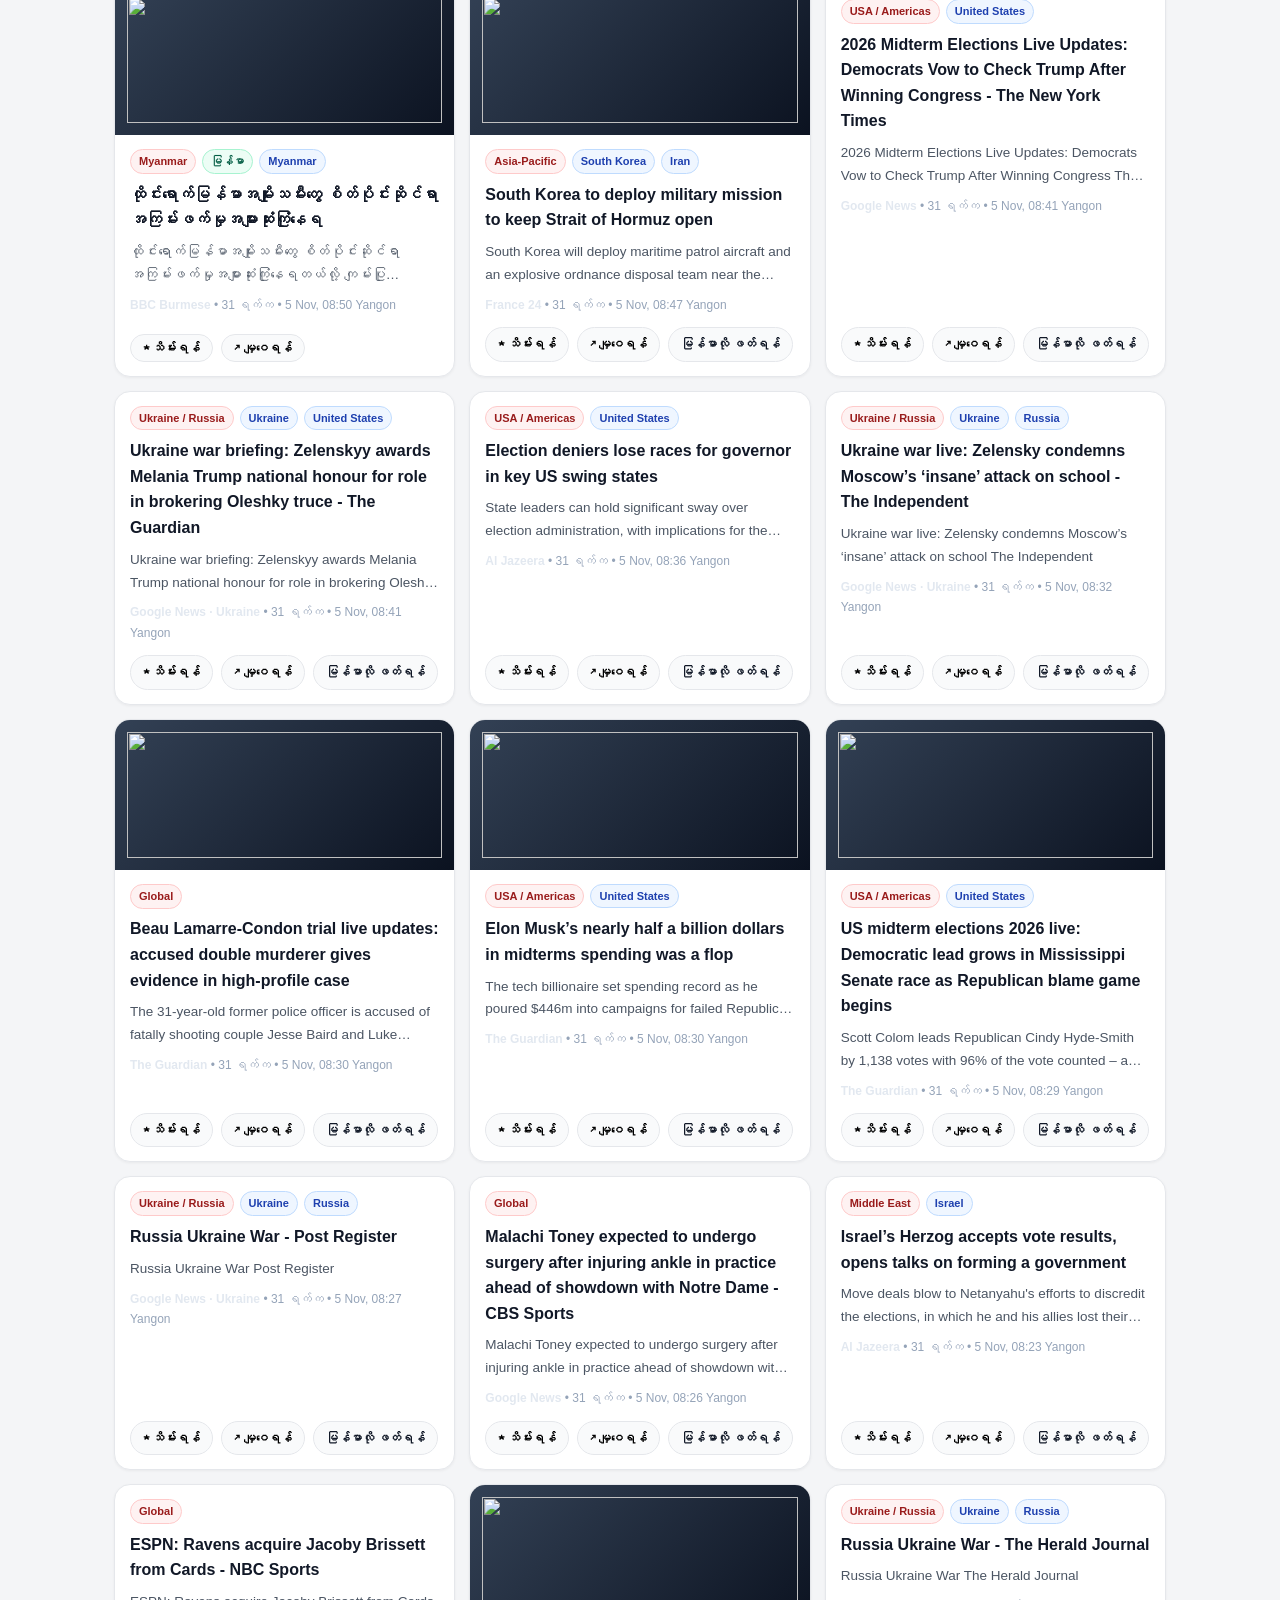
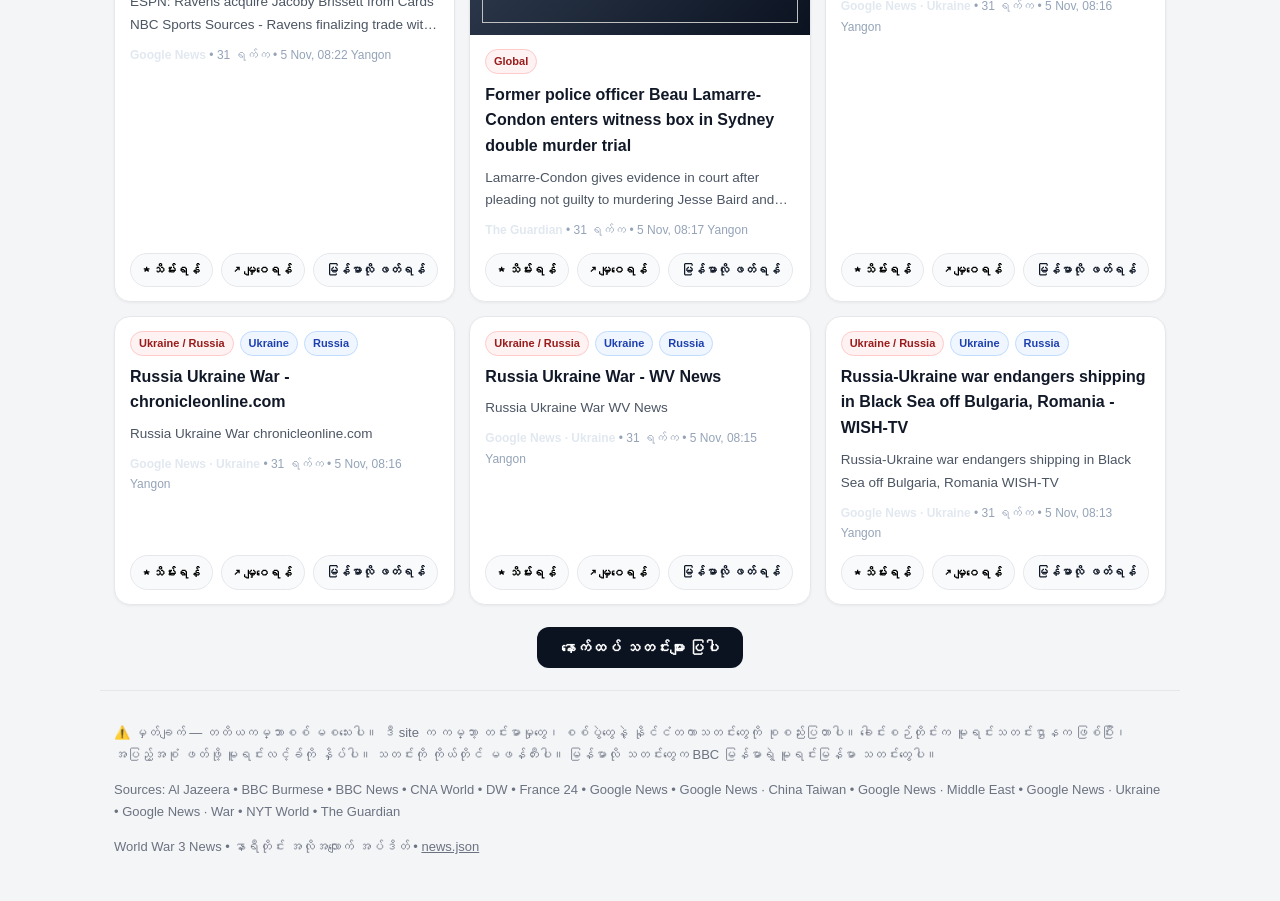
==== commit 77924c0b: "worldwar3news v7: in-site Burmese reading (article toggle + my=1 cards, no external tab) + tap bar r" ====
--- a/index.html
+++ b/index.html
@@ -6,7 +6,7 @@
 <title>World War 3 News — နိုင်ငံတကာသတင်း ၂၄ နာရီ အပ်ဒိတ်</title>
 <meta name="description" content="တကမ္ဘာလုံးက နိုင်ငံတကာသတင်း — မြန်မာလိုရော အင်္ဂလိပ်လိုပါ — Ukraine, အရှေ့အလယ်ပိုင်း၊ အာရှ-ပစိဖိတ်၊ ဥရောပ၊ အမေရိက၊ မြန်မာ။ နာရီတိုင်း အပ်ဒိတ်။ နိုင်ငံ၊ ဘာသာ၊ ရက်စွဲအလိုက် ရွေးကြည့်နိုင်သည်။">
 <link rel="icon" href="data:image/svg+xml,%3Csvg xmlns='http://www.w3.org/2000/svg' viewBox='0 0 64 64'%3E%3Crect width='64' height='64' rx='12' fill='%230b1220'/%3E%3Ctext x='32' y='42' font-size='26' font-weight='900' fill='white' text-anchor='middle'%3EW3%3C/text%3E%3C/svg%3E">
-<link rel="stylesheet" href="styles.css?v=6">
+<link rel="stylesheet" href="styles.css?v=8">
 </head>
 <body>
 <header class="topbar">
@@ -83,14 +83,13 @@
 
 
 <nav class="tapbar" id="tapbar" aria-label="Bottom navigation">
-  <button type="button" data-tap="home" class="tap-btn active"><span class="tap-icon">⌂</span><span class="tap-label" data-i18n="tapHome">ပင်မ</span></button>
-  <button type="button" data-tap="latest" class="tap-btn"><span class="tap-icon">●</span><span class="tap-label" data-i18n="tapLatest">အသစ်</span></button>
-  <button type="button" data-tap="my" class="tap-btn"><span class="tap-icon">မြ</span><span class="tap-label" data-i18n="tapMy">မြန်မာ</span></button>
-  <button type="button" data-tap="countries" class="tap-btn"><span class="tap-icon">🌍</span><span class="tap-label" data-i18n="tapCountries">နိုင်ငံ</span></button>
-  <button type="button" data-tap="search" class="tap-btn"><span class="tap-icon">🔍</span><span class="tap-label" data-i18n="tapSearch">ရှာရန်</span></button>
-  <button type="button" data-tap="saved" class="tap-btn"><span class="tap-icon">★</span><span class="tap-label" data-i18n="tapSaved">သိမ်းထား</span><span class="tap-count" id="savedCount" hidden></span></button>
+  <button type="button" data-tap="home" class="tap-btn active"><span class="tap-pill"><svg viewBox="0 0 24 24" aria-hidden="true"><path d="M12 3l9 8h-3v9h-4v-6h-4v6H6v-9H3z"/></svg></span><span class="tap-label" data-i18n="tapHome">ပင်မ</span></button>
+  <button type="button" data-tap="latest" class="tap-btn"><span class="tap-pill"><svg viewBox="0 0 24 24" aria-hidden="true"><path d="M13 2L4 14h6l-1 8 9-12h-6z"/></svg></span><span class="tap-label" data-i18n="tapLatest">အသစ်</span></button>
+  <button type="button" data-tap="my" class="tap-btn"><span class="tap-pill"><svg viewBox="0 0 24 24" aria-hidden="true"><text x="12" y="17" text-anchor="middle" font-size="12" font-weight="800">မြ</text></svg></span><span class="tap-label" data-i18n="tapMy">မြန်မာ</span></button>
+  <button type="button" data-tap="countries" class="tap-btn"><span class="tap-pill"><svg viewBox="0 0 24 24" aria-hidden="true"><circle cx="12" cy="12" r="9" fill="none" stroke="currentColor" stroke-width="2"/><path d="M3 12h18M12 3c-3 3-3 15 0 18M12 3c3 3 3 15 0 18" fill="none" stroke="currentColor" stroke-width="1.5"/></svg></span><span class="tap-label" data-i18n="tapCountries">နိုင်ငံ</span></button>
+  <button type="button" data-tap="saved" class="tap-btn"><span class="tap-pill"><svg viewBox="0 0 24 24" aria-hidden="true"><path d="M12 2l2.9 6.6 7.1.6-5.4 4.7 1.6 7-6.2-3.7-6.2 3.7 1.6-7L2 9.2l7.1-.6z"/></svg><span class="tap-count" id="savedCount" hidden></span></span><span class="tap-label" data-i18n="tapSaved">သိမ်းထား</span></button>
 </nav>
 
-<script src="app.js?v=6"></script>
+<script src="app.js?v=8"></script>
 </body>
 </html>
--- a/styles.css
+++ b/styles.css
@@ -126,13 +126,18 @@
 .tapbar{display:none}
 .mini-btn.saved{background:#fef2f2;color:#991b1b;border-color:#fecaca}
 @media(max-width:860px){
-  .tapbar{display:flex;position:fixed;left:0;right:0;bottom:0;z-index:50;background:#fff;border-top:1px solid var(--line);box-shadow:0 -4px 16px rgba(0,0,0,.10);padding:6px 4px calc(6px + env(safe-area-inset-bottom))}
-  .tap-btn{flex:1;border:0;background:transparent;cursor:pointer;display:flex;flex-direction:column;align-items:center;gap:1px;padding:6px 2px;color:#6b7280;font-size:11px;font-weight:700;position:relative}
+  .tapbar{display:flex;position:fixed;left:0;right:0;bottom:0;z-index:50;background:rgba(255,255,255,.97);backdrop-filter:blur(12px);border-top:1px solid var(--line);border-radius:18px 18px 0 0;box-shadow:0 -6px 24px rgba(0,0,0,.08);padding:8px 6px calc(8px + env(safe-area-inset-bottom))}
+  .tap-btn{flex:1;border:0;background:transparent;cursor:pointer;display:flex;flex-direction:column;align-items:center;gap:2px;padding:2px 0;color:#6b7280;font-size:11px;font-weight:700;position:relative}
+  .tap-btn .tap-pill{display:flex;align-items:center;justify-content:center;width:52px;height:30px;border-radius:20px;position:relative}
+  .tap-btn svg{width:22px;height:22px;fill:currentColor}
   .tap-btn.active{color:var(--red)}
-  .tap-icon{font-size:18px;line-height:1}
-  .tap-count{position:absolute;top:2px;right:14px;background:var(--red);color:#fff;font-size:10px;font-weight:800;border-radius:10px;padding:1px 6px}
+  .tap-btn.active .tap-pill{background:#fef2f2}
+  .tap-count{position:absolute;top:-4px;right:4px;background:var(--red);color:#fff;font-size:10px;font-weight:800;border-radius:10px;padding:1px 6px}
   .tap-count[hidden]{display:none}
   .toast{bottom:78px}
   .to-top{bottom:80px;right:12px}
   .footer{padding-bottom:100px}
 }
+
+.my-note{font-size:12px;color:var(--muted);margin:0 0 12px}
+.my-toggle{font-weight:700}
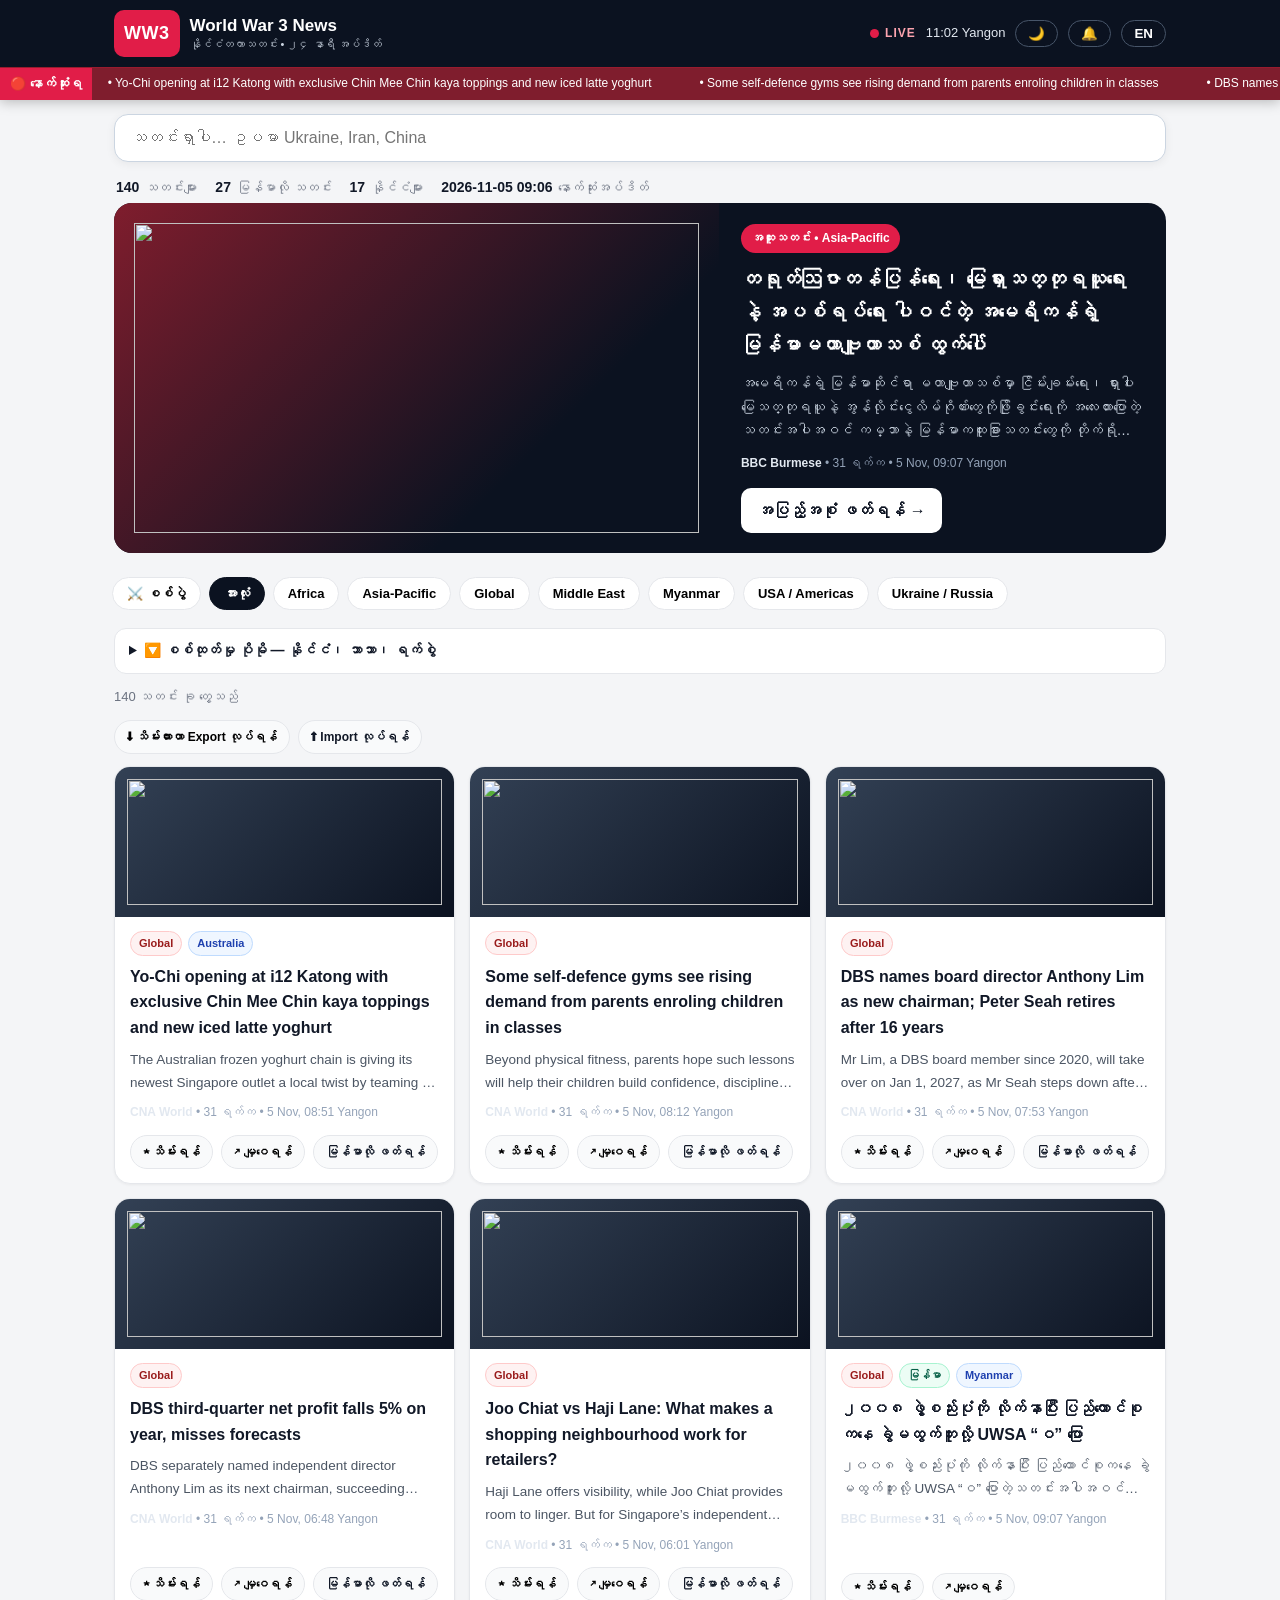
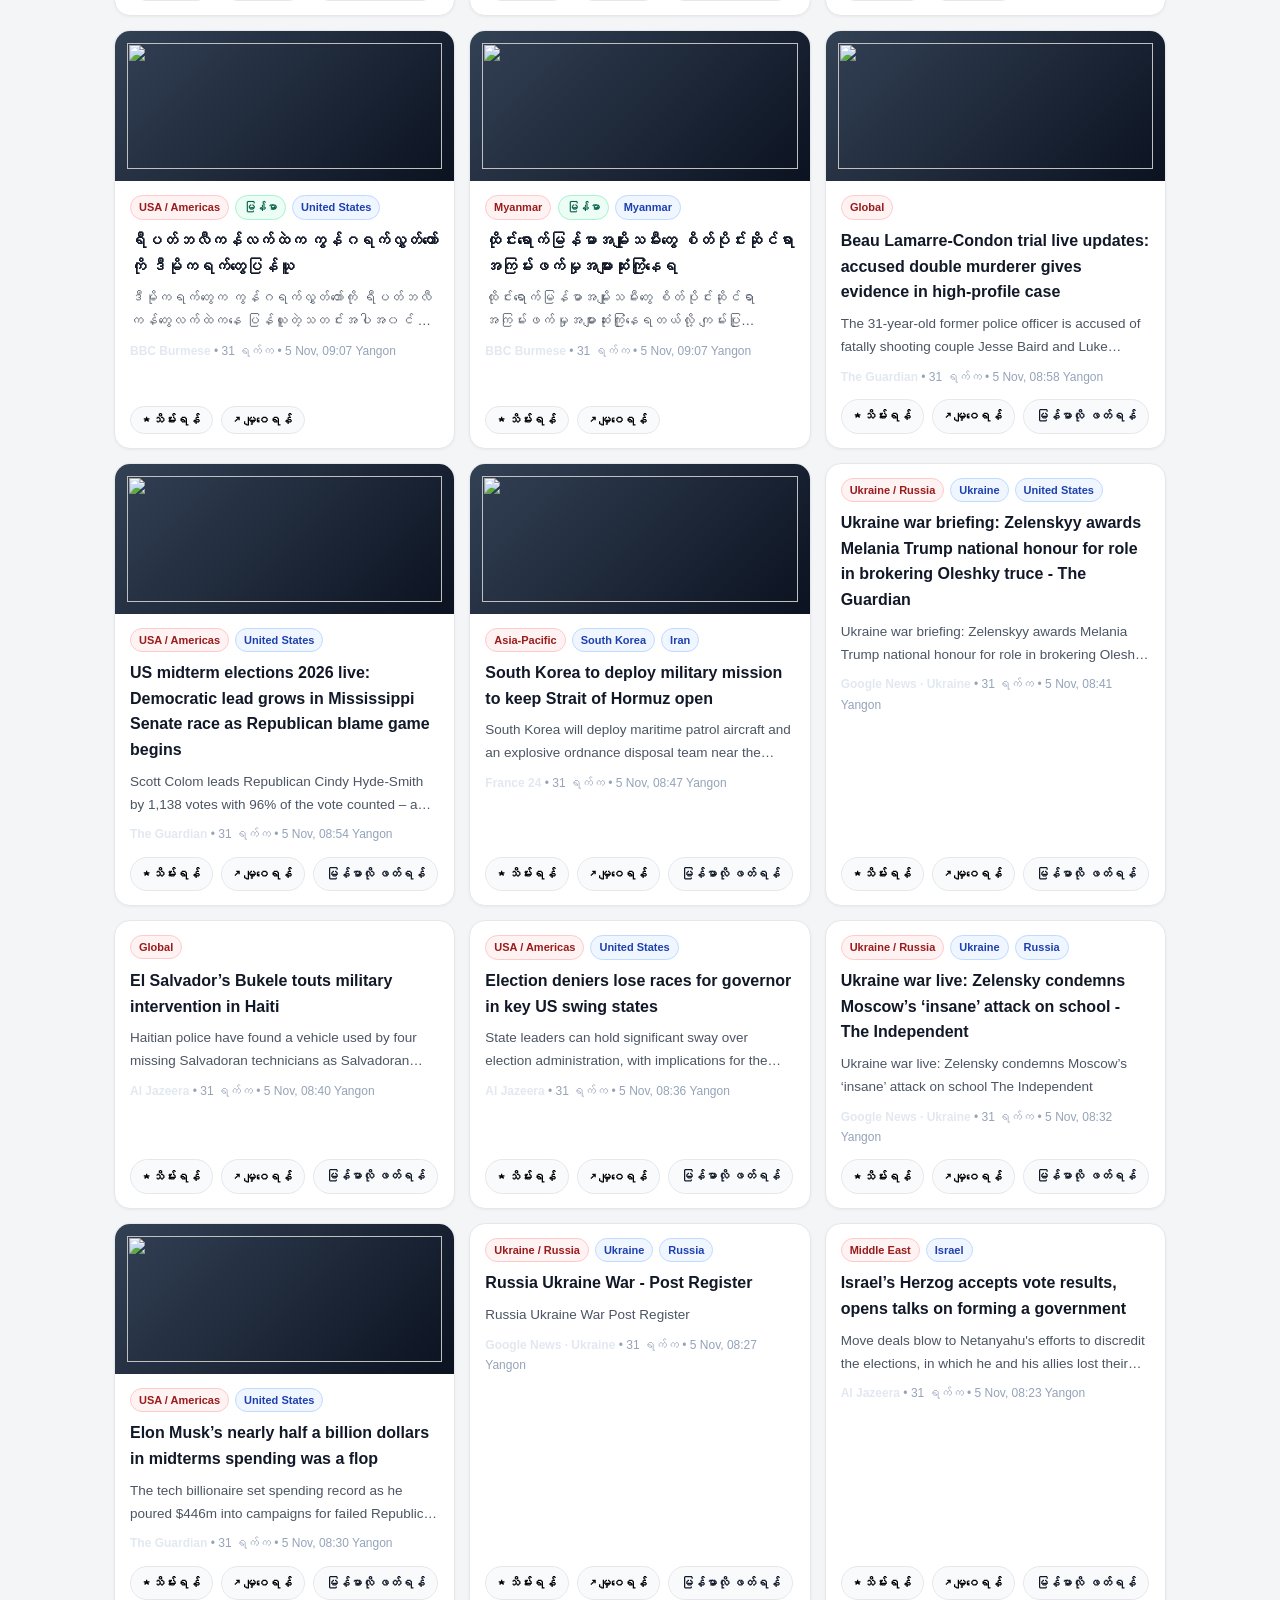
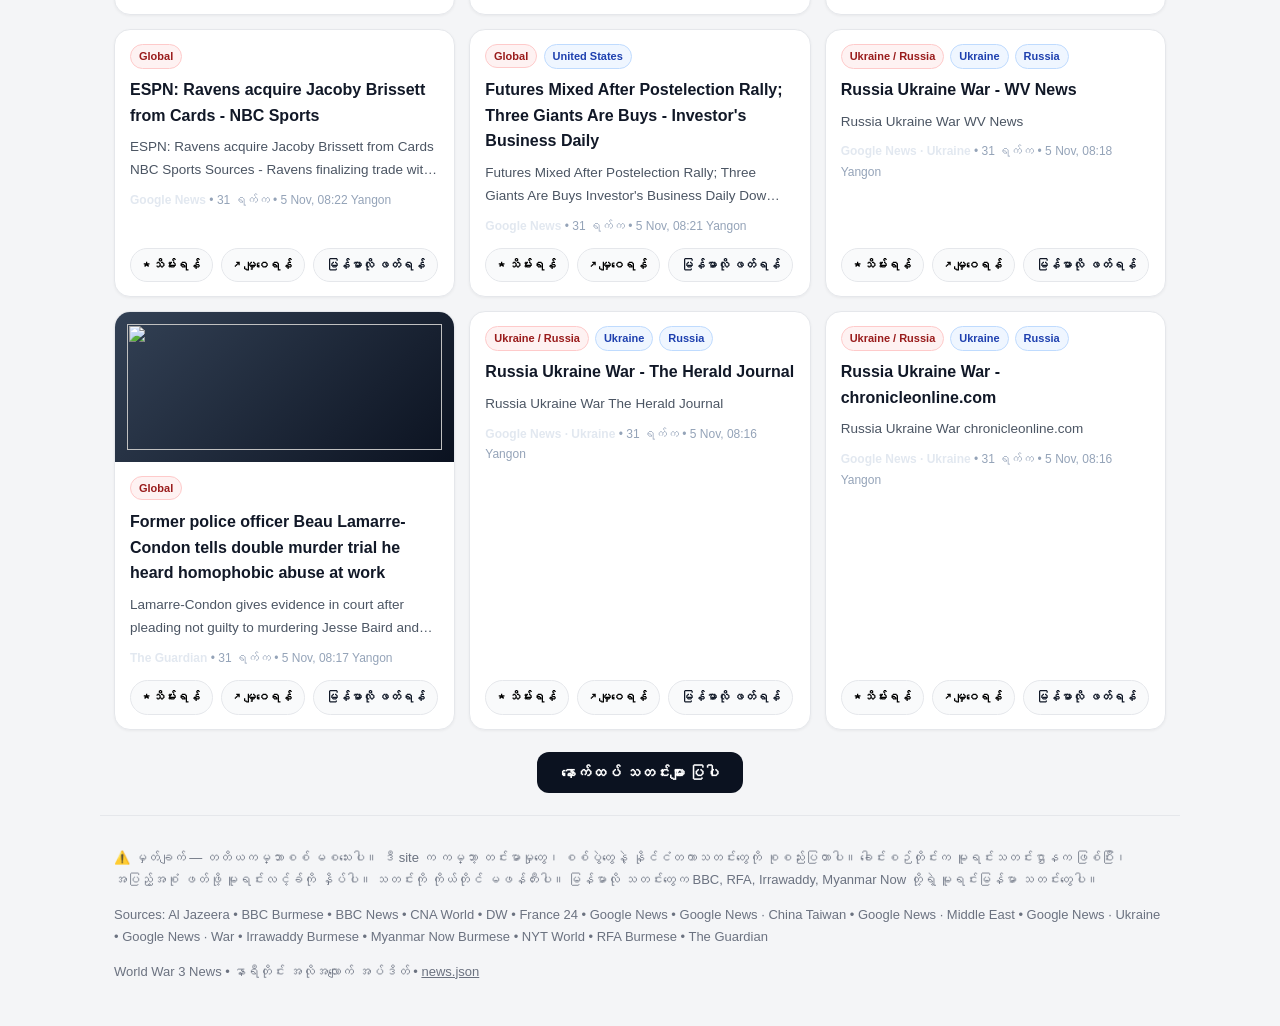
==== commit 0cc5695b: "worldwar3news v8: 100pct push - RFA/Irrawaddy/MyanmarNow Burmese feeds, desc-image fix, archive sear" ====
--- a/index.html
+++ b/index.html
@@ -2,11 +2,12 @@
 <html lang="my">
 <head>
 <meta charset="utf-8">
+<script>try{document.documentElement.setAttribute("data-theme",localStorage.getItem("ww3theme")||"light")}catch(e){}</script>
 <meta name="viewport" content="width=device-width, initial-scale=1">
 <title>World War 3 News — နိုင်ငံတကာသတင်း ၂၄ နာရီ အပ်ဒိတ်</title>
 <meta name="description" content="တကမ္ဘာလုံးက နိုင်ငံတကာသတင်း — မြန်မာလိုရော အင်္ဂလိပ်လိုပါ — Ukraine, အရှေ့အလယ်ပိုင်း၊ အာရှ-ပစိဖိတ်၊ ဥရောပ၊ အမေရိက၊ မြန်မာ။ နာရီတိုင်း အပ်ဒိတ်။ နိုင်ငံ၊ ဘာသာ၊ ရက်စွဲအလိုက် ရွေးကြည့်နိုင်သည်။">
 <link rel="icon" href="data:image/svg+xml,%3Csvg xmlns='http://www.w3.org/2000/svg' viewBox='0 0 64 64'%3E%3Crect width='64' height='64' rx='12' fill='%230b1220'/%3E%3Ctext x='32' y='42' font-size='26' font-weight='900' fill='white' text-anchor='middle'%3EW3%3C/text%3E%3C/svg%3E">
-<link rel="stylesheet" href="styles.css?v=8">
+<link rel="stylesheet" href="styles.css?v=9">
 </head>
 <body>
 <header class="topbar">
@@ -18,6 +19,8 @@
     <div class="top-right">
       <span class="live"><span class="dot"></span>LIVE</span>
       <span class="clock" id="clock">--:--</span>
+      <button id="themeBtn" class="lang-btn" type="button" aria-label="Dark mode">🌙</button>
+      <button id="notifyBtn" class="lang-btn" type="button" aria-label="New story notifications">🔔</button>
       <button id="langBtn" class="lang-btn" type="button">EN</button>
     </div>
   </div>
@@ -56,10 +59,12 @@
       </label>
       <div class="pill-group" id="langPills" aria-label="News language"></div>
       <div class="pill-group" id="dayPills" aria-label="Date"></div>
+      <label style="display:block;margin-top:10px"><input type="checkbox" id="archiveCheck"> အဟောင်း (Archive) အပါအဝင် ရှာရန်</label>
     </div>
   </details>
 
   <p class="result-line" id="resultLine"></p>
+  <div class="saved-actions" id="savedActions" hidden><button id="exportSaved" class="mini-btn" type="button">⬇ သိမ်းထားတာ Export လုပ်ရန်</button><label class="mini-btn" style="cursor:pointer">⬆ Import လုပ်ရန်<input type="file" id="importSaved" accept=".json" hidden></label></div>
   <section class="grid" id="grid" aria-live="polite">
     <div class="skel"></div><div class="skel"></div><div class="skel"></div>
     <div class="skel"></div><div class="skel"></div><div class="skel"></div>
@@ -76,7 +81,7 @@
 <button class="to-top" id="toTop" type="button" aria-label="Back to top">↑</button>
 
 <footer class="wrap footer">
-  <p data-i18n="disclaimer">⚠️ မှတ်ချက် — တတိယကမ္ဘာစစ် မစသေးပါ။ ဒီ site က ကမ္ဘာ့ တင်းမာမှုတွေ၊ စစ်ပွဲတွေနဲ့ နိုင်ငံတကာသတင်းတွေကို စုစည်းပြတာပါ။ ခေါင်းစဉ်တိုင်းက မူရင်းသတင်းဌာနက ဖြစ်ပြီး၊ အပြည့်အစုံ ဖတ်ဖို့ မူရင်းလင့်ခ်ကို နှိပ်ပါ။ သတင်းကို ကိုယ်တိုင် မဖန်တီးပါ။ မြန်မာလို သတင်းတွေက BBC မြန်မာရဲ့ မူရင်းမြန်မာ သတင်းတွေပါ။</p>
+  <p data-i18n="disclaimer">⚠️ မှတ်ချက် — တတိယကမ္ဘာစစ် မစသေးပါ။ ဒီ site က ကမ္ဘာ့ တင်းမာမှုတွေ၊ စစ်ပွဲတွေနဲ့ နိုင်ငံတကာသတင်းတွေကို စုစည်းပြတာပါ။ ခေါင်းစဉ်တိုင်းက မူရင်းသတင်းဌာနက ဖြစ်ပြီး၊ အပြည့်အစုံ ဖတ်ဖို့ မူရင်းလင့်ခ်ကို နှိပ်ပါ။ သတင်းကို ကိုယ်တိုင် မဖန်တီးပါ။ မြန်မာလို သတင်းတွေက BBC, RFA, Irrawaddy, Myanmar Now တို့ရဲ့ မူရင်းမြန်မာ သတင်းတွေပါ။</p>
   <p class="sources" id="sourceList"></p>
   <p class="credit">World War 3 News • <span data-i18n="autoUpdate">နာရီတိုင်း အလိုအလျောက် အပ်ဒိတ်</span> • <a href="news.json">news.json</a></p>
 </footer>
@@ -90,6 +95,6 @@
   <button type="button" data-tap="saved" class="tap-btn"><span class="tap-pill"><svg viewBox="0 0 24 24" aria-hidden="true"><path d="M12 2l2.9 6.6 7.1.6-5.4 4.7 1.6 7-6.2-3.7-6.2 3.7 1.6-7L2 9.2l7.1-.6z"/></svg><span class="tap-count" id="savedCount" hidden></span></span><span class="tap-label" data-i18n="tapSaved">သိမ်းထား</span></button>
 </nav>
 
-<script src="app.js?v=8"></script>
+<script src="app.js?v=9"></script>
 </body>
 </html>
--- a/styles.css
+++ b/styles.css
@@ -1,5 +1,9 @@
 *{box-sizing:border-box}
 :root{--navy:#0b1220;--red:#e11d48;--ink:#111827;--muted:#6b7280;--line:#e5e7eb;--bg:#f4f5f7;--card:#fff}
+[data-theme="dark"]{--ink:#e5e7eb;--muted:#9ca3af;--line:#1f2937;--bg:#0b1220;--card:#111827}
+[data-theme="dark"] .tapbar{background:rgba(17,24,39,.97)}
+[data-theme="dark"] .tap-btn.active .tap-pill{background:#3f1d2b}
+[data-theme="dark"] input,[data-theme="dark"] select{background:#1f2937;color:var(--ink);border-color:var(--line)}
 body{margin:0;font-family:-apple-system,BlinkMacSystemFont,"Segoe UI",Roboto,"Noto Sans Myanmar","Myanmar Text",sans-serif;background:var(--bg);color:var(--ink);line-height:1.7;font-size:16px;overflow-x:hidden}
 a{color:inherit}
 .wrap{max-width:1080px;margin:0 auto;padding:0 14px}
@@ -21,6 +25,7 @@
 .ticker-track{overflow:hidden;flex:1;display:flex;align-items:center}
 .ticker-move{display:inline-flex;gap:48px;white-space:nowrap;padding-left:16px;animation:scroll 90s linear infinite}
 .ticker-move span{font-size:12px}
+.ticker-move.paused{animation-play-state:paused}
 @keyframes scroll{from{transform:translateX(0)}to{transform:translateX(-50%)}}
 .stats{display:flex;gap:18px;flex-wrap:wrap;margin:14px 0 4px;padding:0 2px}
 .stats>div{background:none;border:0;padding:0;display:flex;flex-direction:row;align-items:baseline;gap:6px}
@@ -141,3 +146,6 @@
 
 .my-note{font-size:12px;color:var(--muted);margin:0 0 12px}
 .my-toggle{font-weight:700}
+
+.clear-filters{background:none;border:0;color:var(--red);font-weight:800;cursor:pointer;font-size:13px}
+.saved-actions{display:flex;gap:8px;margin:0 0 12px;flex-wrap:wrap}
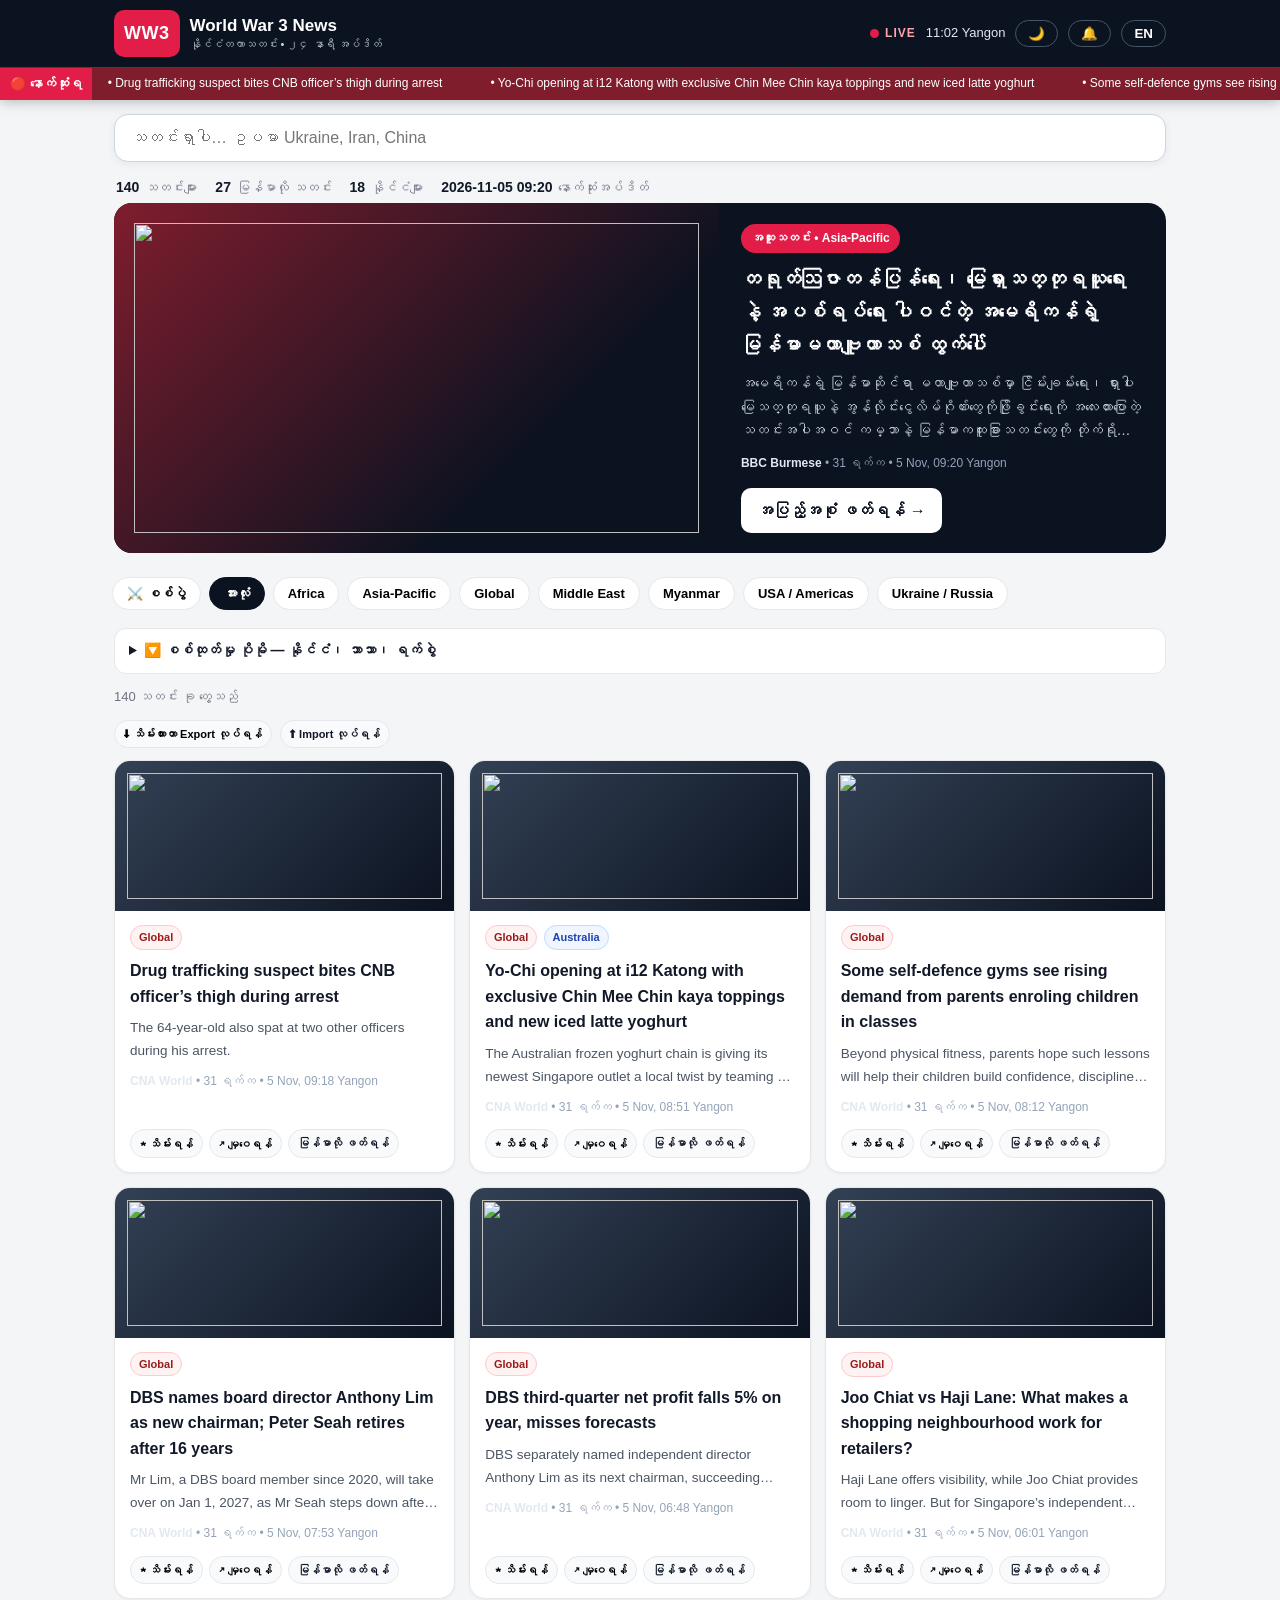
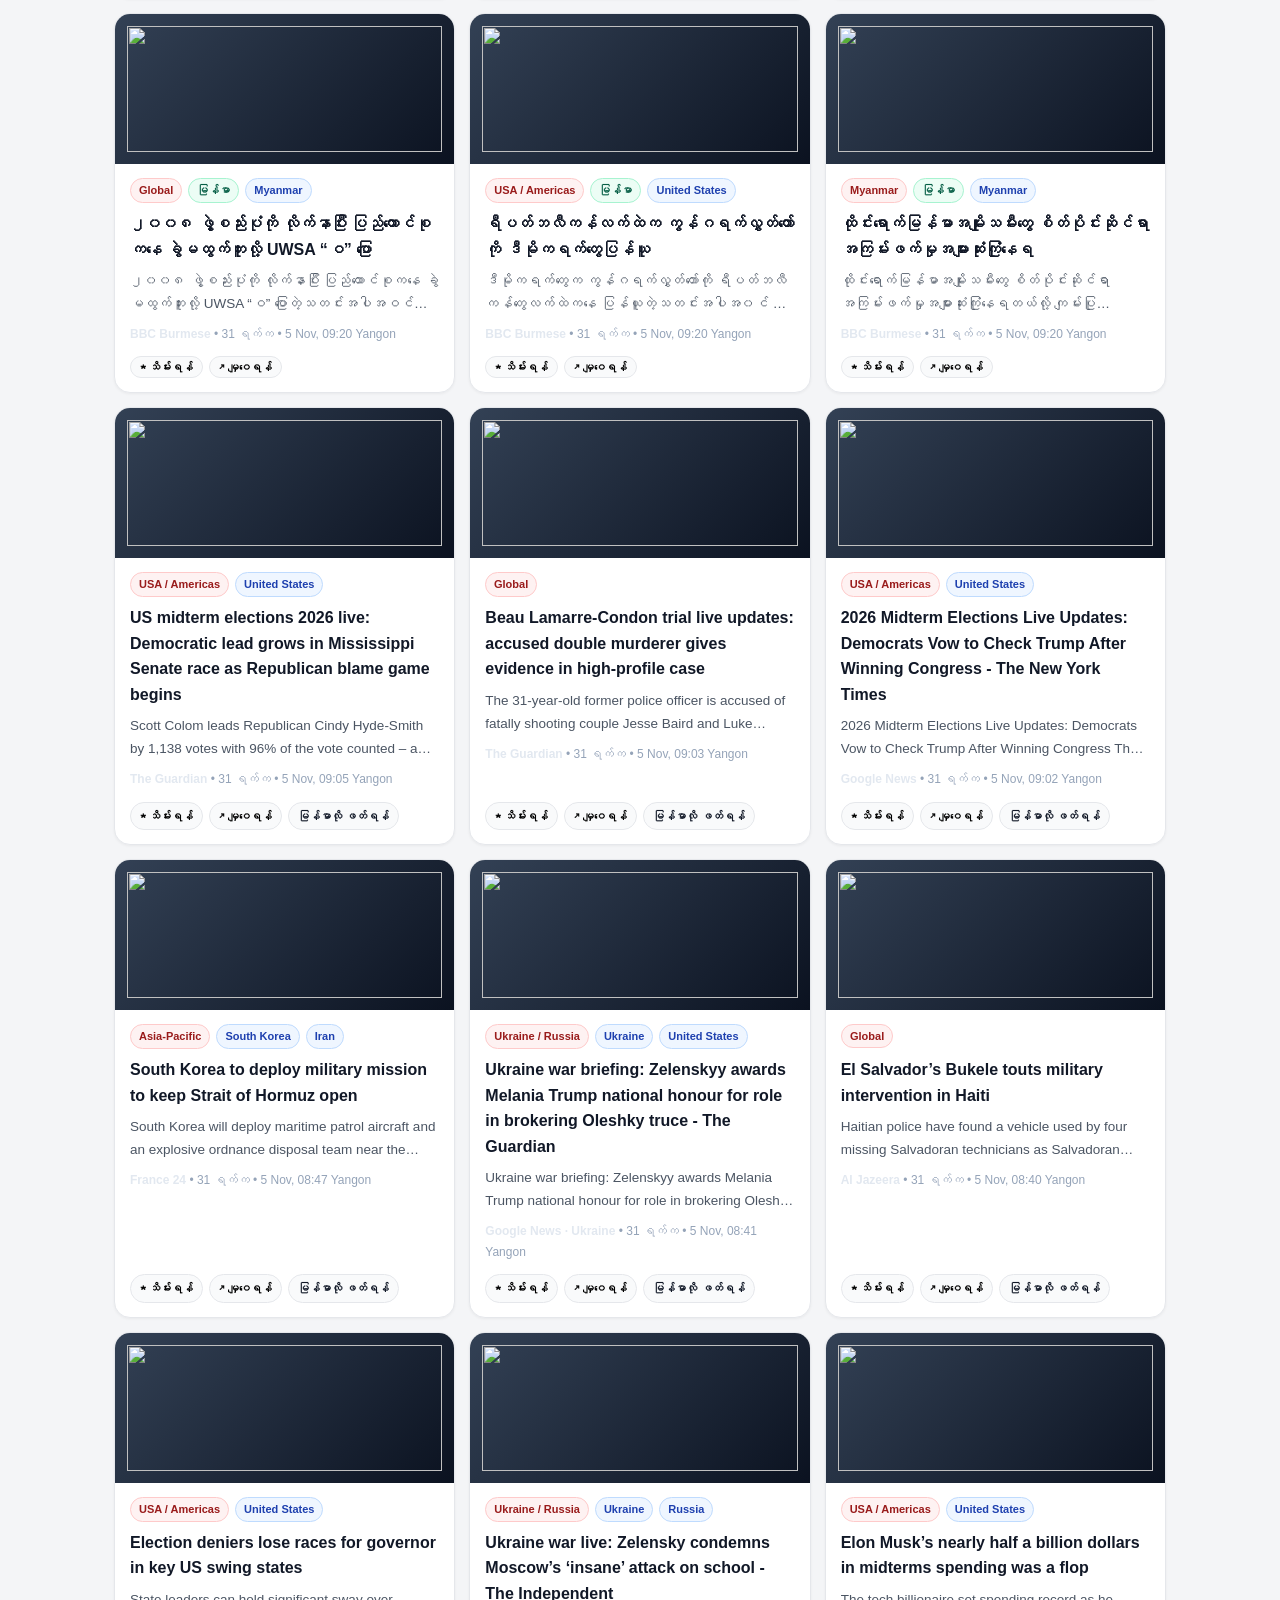
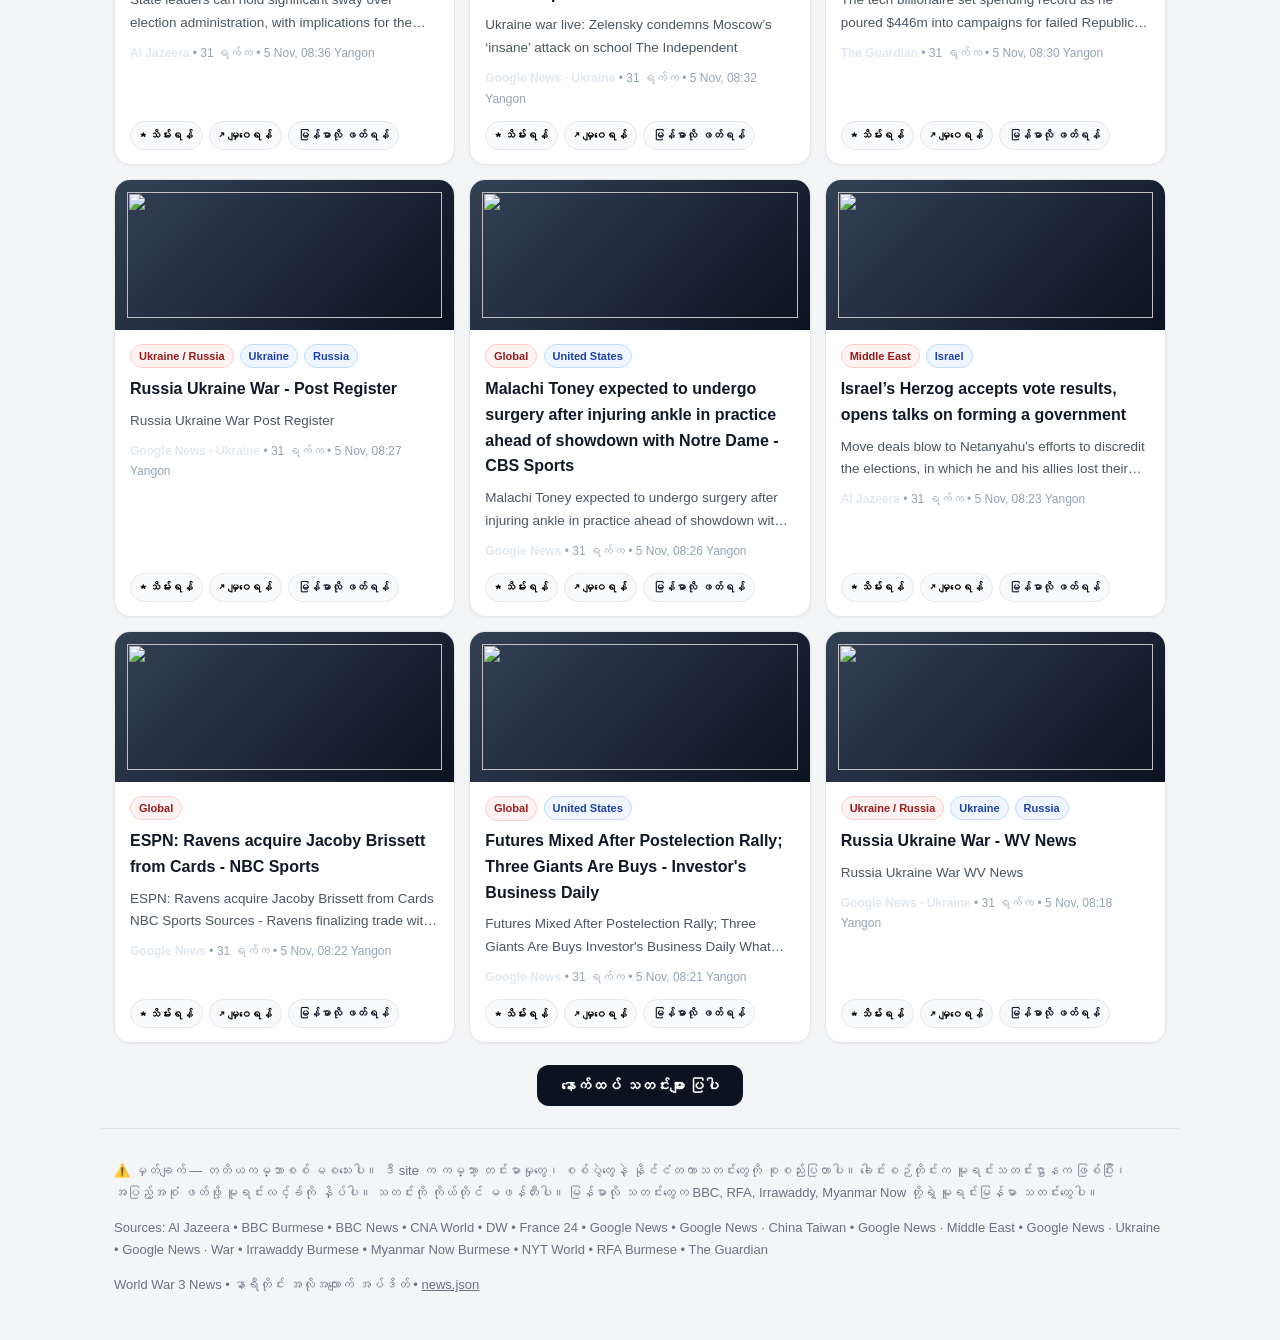
==== commit df2d5ba6: "worldwar3news v9: og:image for all imageless stories, smaller card buttons, discreet original link o" ====
--- a/index.html
+++ b/index.html
@@ -7,7 +7,7 @@
 <title>World War 3 News — နိုင်ငံတကာသတင်း ၂၄ နာရီ အပ်ဒိတ်</title>
 <meta name="description" content="တကမ္ဘာလုံးက နိုင်ငံတကာသတင်း — မြန်မာလိုရော အင်္ဂလိပ်လိုပါ — Ukraine, အရှေ့အလယ်ပိုင်း၊ အာရှ-ပစိဖိတ်၊ ဥရောပ၊ အမေရိက၊ မြန်မာ။ နာရီတိုင်း အပ်ဒိတ်။ နိုင်ငံ၊ ဘာသာ၊ ရက်စွဲအလိုက် ရွေးကြည့်နိုင်သည်။">
 <link rel="icon" href="data:image/svg+xml,%3Csvg xmlns='http://www.w3.org/2000/svg' viewBox='0 0 64 64'%3E%3Crect width='64' height='64' rx='12' fill='%230b1220'/%3E%3Ctext x='32' y='42' font-size='26' font-weight='900' fill='white' text-anchor='middle'%3EW3%3C/text%3E%3C/svg%3E">
-<link rel="stylesheet" href="styles.css?v=9">
+<link rel="stylesheet" href="styles.css?v=10">
 </head>
 <body>
 <header class="topbar">
--- a/styles.css
+++ b/styles.css
@@ -81,8 +81,8 @@
 .tag{font-size:11px;font-weight:700;background:#fef2f2;color:#991b1b;border:1px solid #fecaca;padding:2px 8px;border-radius:20px}
 .tag.country{background:#eff6ff;color:#1e40af;border-color:#bfdbfe}
 .tag.lang-my{background:#ecfdf5;color:#065f46;border-color:#a7f3d0}
-.card-actions{display:flex;gap:8px;flex-wrap:wrap;margin-top:auto;padding-top:4px}
-.mini-btn{border:1px solid var(--line);background:#f9fafb;border-radius:20px;padding:6px 12px;font-size:12px;font-weight:700;cursor:pointer;text-decoration:none}
+.card-actions{display:flex;gap:6px;flex-wrap:wrap;margin-top:auto;padding-top:4px}
+.mini-btn{border:1px solid var(--line);background:#f9fafb;border-radius:20px;padding:4px 9px;font-size:11px;font-weight:700;cursor:pointer;text-decoration:none}
 .mini-btn:hover{background:#eef2f7}
 .skel{height:260px;border-radius:16px;background:linear-gradient(90deg,#e5e7eb,#f3f4f6,#e5e7eb);background-size:200% 100%;animation:shimmer 1.4s infinite}
 @keyframes shimmer{from{background-position:200% 0}to{background-position:-200% 0}}
@@ -149,3 +149,6 @@
 
 .clear-filters{background:none;border:0;color:var(--red);font-weight:800;cursor:pointer;font-size:13px}
 .saved-actions{display:flex;gap:8px;margin:0 0 12px;flex-wrap:wrap}
+
+.origin-small{font-size:12px;color:var(--muted);margin-top:14px}
+.meta a{color:inherit}
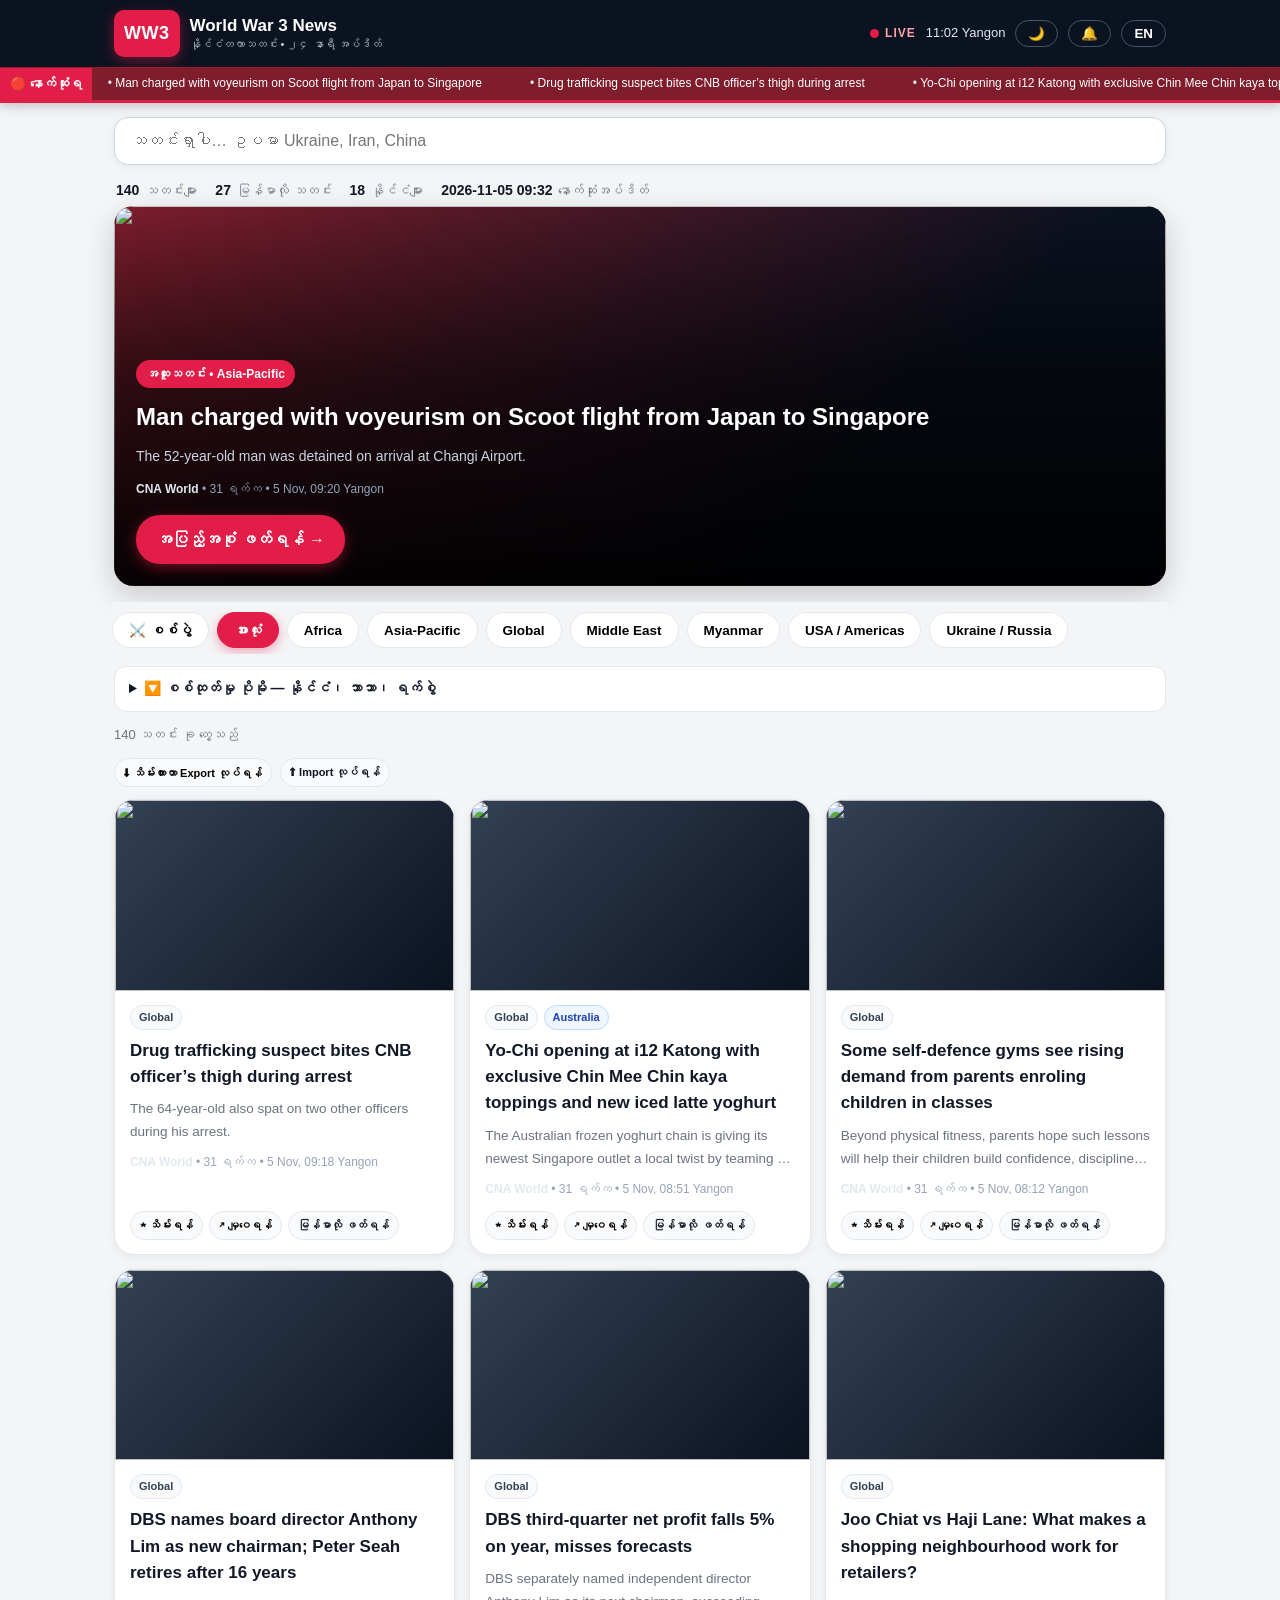
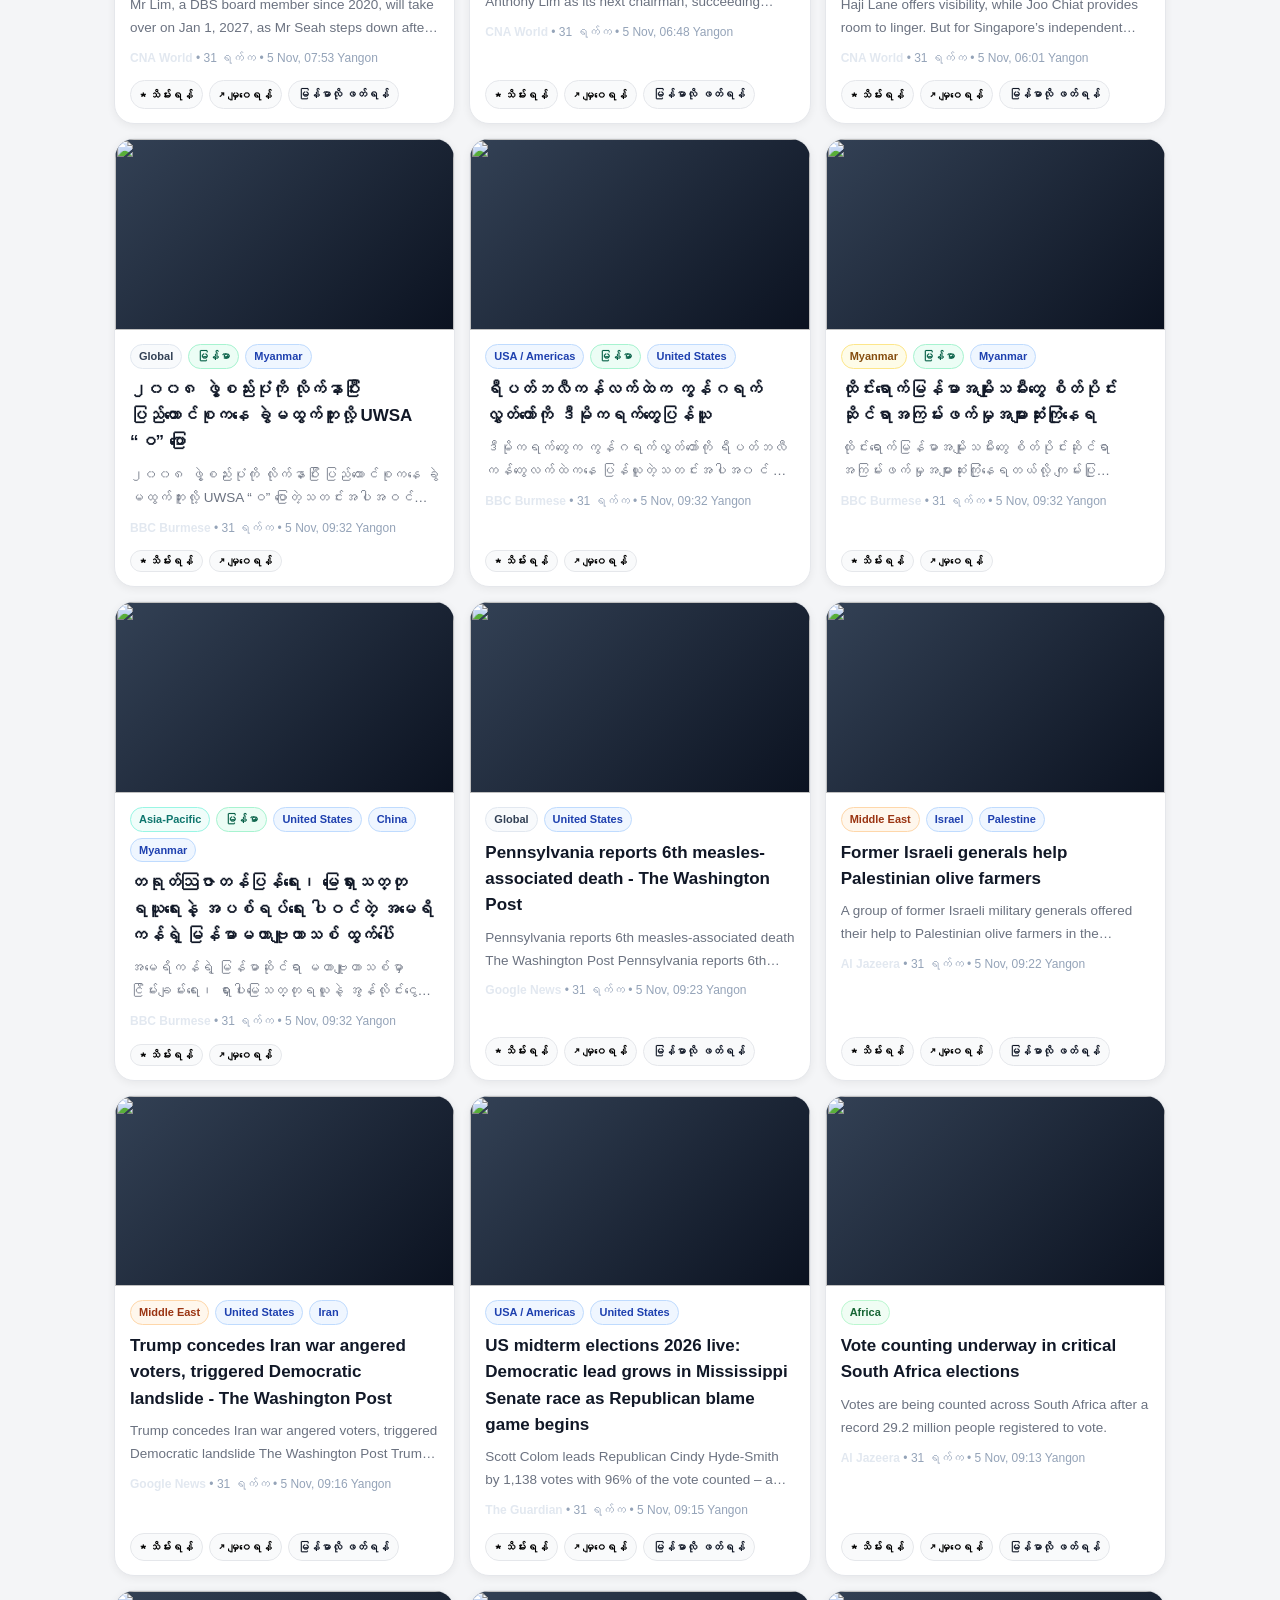
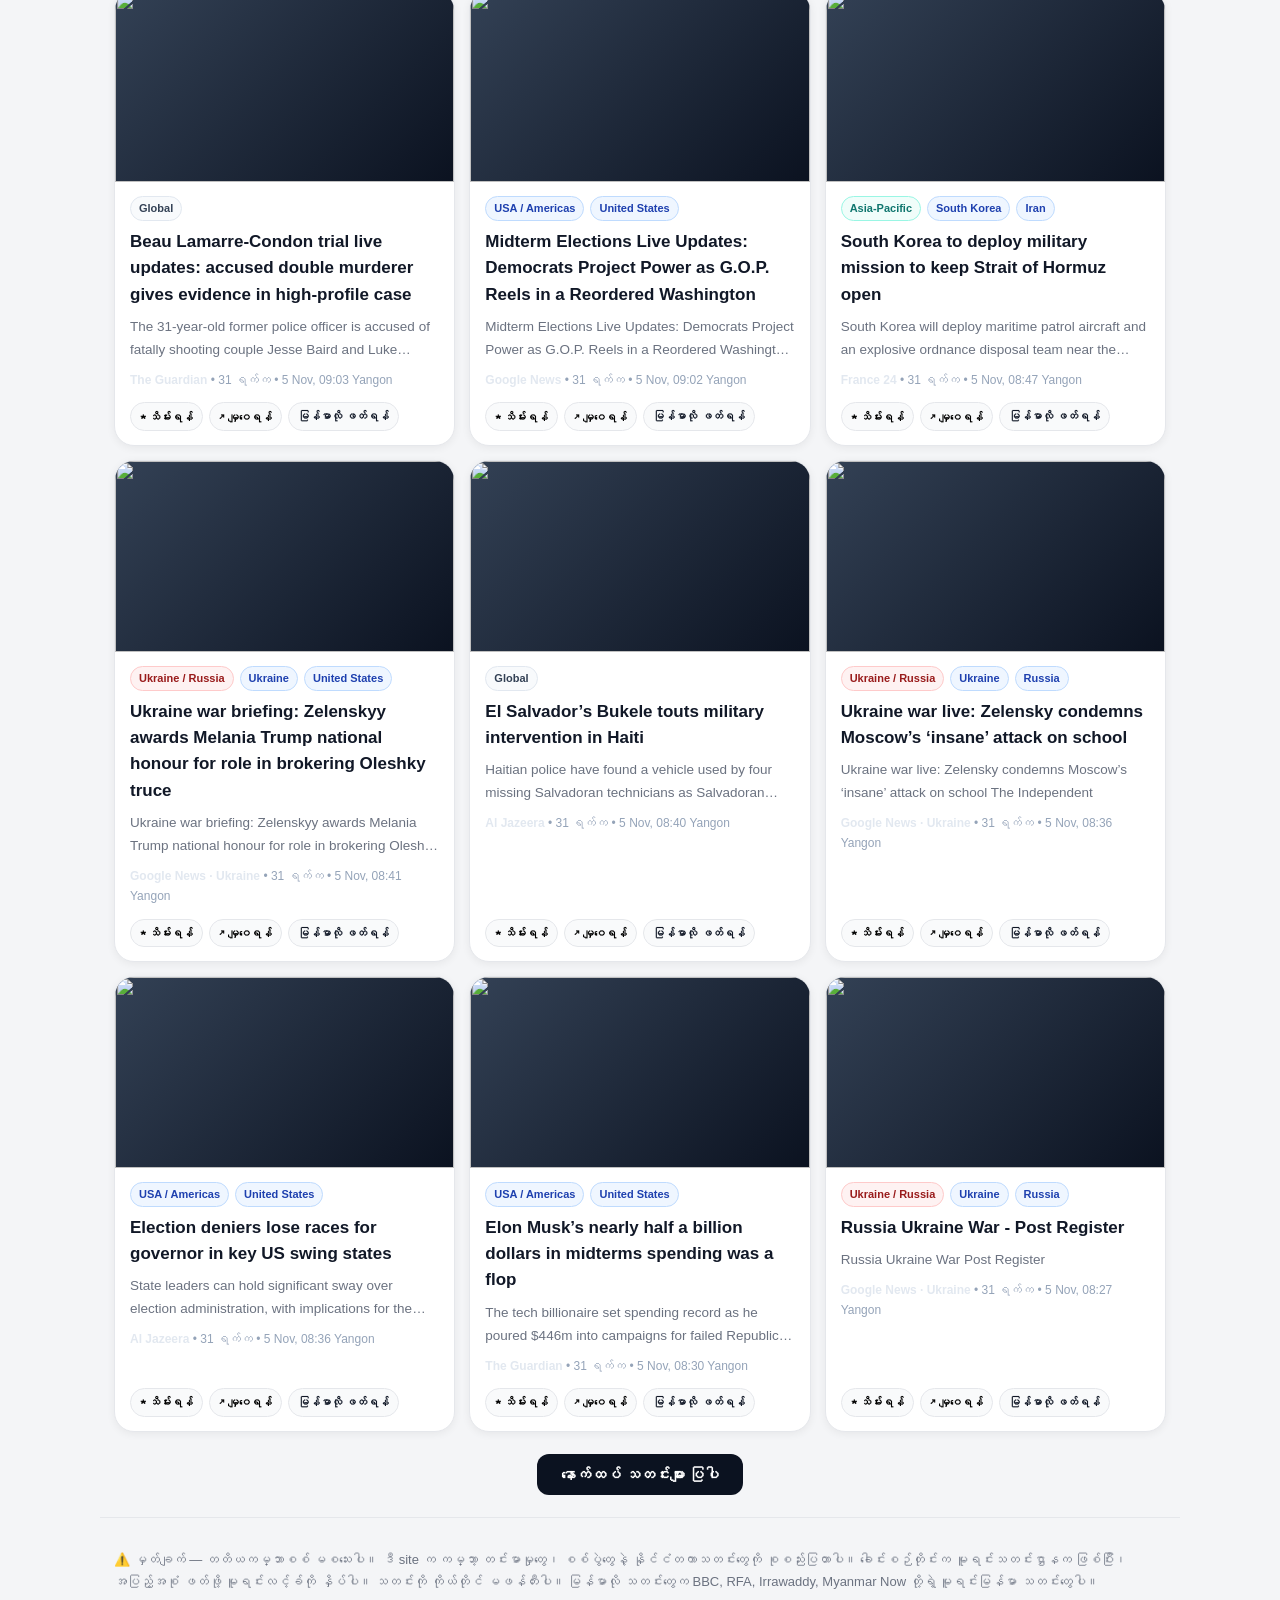
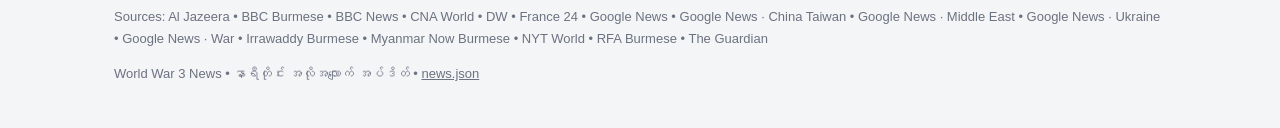
==== commit e6d046a3: "worldwar3news v11: dedupe Google News outlet-suffix copies, hero overlay, card polish, category tag " ====
--- a/index.html
+++ b/index.html
@@ -7,7 +7,7 @@
 <title>World War 3 News — နိုင်ငံတကာသတင်း ၂၄ နာရီ အပ်ဒိတ်</title>
 <meta name="description" content="တကမ္ဘာလုံးက နိုင်ငံတကာသတင်း — မြန်မာလိုရော အင်္ဂလိပ်လိုပါ — Ukraine, အရှေ့အလယ်ပိုင်း၊ အာရှ-ပစိဖိတ်၊ ဥရောပ၊ အမေရိက၊ မြန်မာ။ နာရီတိုင်း အပ်ဒိတ်။ နိုင်ငံ၊ ဘာသာ၊ ရက်စွဲအလိုက် ရွေးကြည့်နိုင်သည်။">
 <link rel="icon" href="data:image/svg+xml,%3Csvg xmlns='http://www.w3.org/2000/svg' viewBox='0 0 64 64'%3E%3Crect width='64' height='64' rx='12' fill='%230b1220'/%3E%3Ctext x='32' y='42' font-size='26' font-weight='900' fill='white' text-anchor='middle'%3EW3%3C/text%3E%3C/svg%3E">
-<link rel="stylesheet" href="styles.css?v=10">
+<link rel="stylesheet" href="styles.css?v=11">
 </head>
 <body>
 <header class="topbar">
@@ -95,6 +95,6 @@
   <button type="button" data-tap="saved" class="tap-btn"><span class="tap-pill"><svg viewBox="0 0 24 24" aria-hidden="true"><path d="M12 2l2.9 6.6 7.1.6-5.4 4.7 1.6 7-6.2-3.7-6.2 3.7 1.6-7L2 9.2l7.1-.6z"/></svg><span class="tap-count" id="savedCount" hidden></span></span><span class="tap-label" data-i18n="tapSaved">သိမ်းထား</span></button>
 </nav>
 
-<script src="app.js?v=9"></script>
+<script src="app.js?v=10"></script>
 </body>
 </html>
--- a/styles.css
+++ b/styles.css
@@ -7,10 +7,10 @@
 body{margin:0;font-family:-apple-system,BlinkMacSystemFont,"Segoe UI",Roboto,"Noto Sans Myanmar","Myanmar Text",sans-serif;background:var(--bg);color:var(--ink);line-height:1.7;font-size:16px;overflow-x:hidden}
 a{color:inherit}
 .wrap{max-width:1080px;margin:0 auto;padding:0 14px}
-.topbar{background:var(--navy);color:#fff;box-shadow:0 2px 12px rgba(0,0,0,.25)}
+.topbar{background:var(--navy);color:#fff;box-shadow:0 2px 12px rgba(0,0,0,.25);border-bottom:3px solid var(--red)}
 .topbar-in{display:flex;align-items:center;justify-content:space-between;gap:10px;padding:10px 14px}
 .logo{display:flex;align-items:center;gap:10px;text-decoration:none}
-.logo-mark{background:var(--red);color:#fff;font-weight:900;letter-spacing:.5px;padding:8px 10px;border-radius:10px;font-size:18px}
+.logo-mark{background:var(--red);color:#fff;font-weight:900;letter-spacing:.5px;padding:8px 10px;border-radius:10px;font-size:18px;box-shadow:0 4px 14px rgba(225,29,72,.45)}
 .logo-text{display:flex;flex-direction:column;line-height:1.3}
 .logo-text strong{font-size:17px}
 .logo-text small{font-size:11px;color:#cbd5e1;white-space:nowrap;overflow:hidden;text-overflow:ellipsis;max-width:210px}
@@ -31,20 +31,20 @@
 .stats>div{background:none;border:0;padding:0;display:flex;flex-direction:row;align-items:baseline;gap:6px}
 .stats strong{font-size:14px}
 .stats span{font-size:13px;color:var(--muted)}
-.hero{background:var(--navy);color:#fff;border-radius:18px;overflow:hidden;display:grid;grid-template-columns:1.15fr .85fr;margin-bottom:14px}
-.hero-img{min-height:230px;background:linear-gradient(135deg,#7f1d2d,#0b1220 70%);display:flex;align-items:center;justify-content:center;padding:20px;text-align:center}
+.hero{background:var(--navy);color:#fff;border-radius:20px;overflow:hidden;display:block;position:relative;min-height:380px;margin-bottom:16px;box-shadow:0 10px 30px rgba(0,0,0,.18)}
+.hero-img{position:absolute;inset:0;min-height:0;background:linear-gradient(135deg,#7f1d2d,#0b1220 70%);display:flex;align-items:center;justify-content:center;padding:0;text-align:center}
 .hero-img img{width:100%;height:100%;object-fit:cover;display:block}
 .hero-img .hero-fallback{font-size:28px;font-weight:900;letter-spacing:1px;color:#fecdd3;line-height:1.3}
-.hero-body{padding:20px 22px;display:flex;flex-direction:column;gap:10px}
+.hero-body{position:relative;z-index:2;min-height:380px;padding:150px 22px 22px;display:flex;flex-direction:column;justify-content:flex-end;gap:10px;background:linear-gradient(to top,rgba(0,0,0,.92) 0%,rgba(0,0,0,.55) 55%,transparent 100%)}
 .badge{display:inline-block;background:var(--red);color:#fff;font-size:12px;font-weight:800;padding:4px 10px;border-radius:20px;width:fit-content}
 .badge.new{background:#16a34a}
-.hero-body h2{margin:0;font-size:20px;line-height:1.65;word-break:keep-all;overflow-wrap:break-word}
+.hero-body h2{margin:0;font-size:24px;line-height:1.55;word-break:keep-all;overflow-wrap:break-word;text-shadow:0 2px 12px rgba(0,0,0,.6)}
 .hero-body h2 a{text-decoration:none}
 .hero-body h2 a:hover{text-decoration:underline}
 .hero-body p{margin:0;color:#cbd5e1;font-size:14px;display:-webkit-box;-webkit-line-clamp:3;-webkit-box-orient:vertical;overflow:hidden}
 .meta{font-size:12px;color:#94a3b8}
 .meta b{color:#e2e8f0}
-.read-btn{display:inline-block;background:#fff;color:var(--navy);font-weight:800;text-decoration:none;padding:9px 16px;border-radius:10px;width:fit-content;margin-top:4px}
+.read-btn{display:inline-block;background:var(--red);color:#fff;font-weight:800;text-decoration:none;padding:11px 20px;border-radius:24px;width:fit-content;margin-top:6px;box-shadow:0 4px 14px rgba(225,29,72,.45)}
 .top-stories{display:grid;grid-template-columns:1fr 1fr;gap:12px;margin-bottom:14px}
 .top-card{background:#fff;border:1px solid var(--line);border-left:4px solid var(--red);border-radius:12px;padding:13px 15px}
 .top-card h3{margin:4px 0;font-size:15px;line-height:1.45}
@@ -56,8 +56,8 @@
 .top-search input:focus{outline:none;border-color:var(--red);box-shadow:0 0 0 3px rgba(225,29,72,.15)}
 .chips{display:flex;gap:8px;overflow-x:auto;padding-bottom:6px;scrollbar-width:none}
 .chips::-webkit-scrollbar{display:none}
-.chip{flex:0 0 auto;border:1px solid var(--line);background:#fff;border-radius:20px;padding:8px 14px;cursor:pointer;font-size:13px;font-weight:700}
-.chip.active{background:var(--navy);color:#fff;border-color:var(--navy)}
+.chip{flex:0 0 auto;border:1px solid var(--line);background:var(--card);border-radius:20px;padding:9px 16px;cursor:pointer;font-size:13.5px;font-weight:700}
+.chip.active{background:var(--red);color:#fff;border-color:var(--red);box-shadow:0 4px 12px rgba(225,29,72,.35)}
 .chips-country .chip.active{background:var(--red);border-color:var(--red)}
 .adv-filters{background:#fff;border:1px solid var(--line);border-radius:12px;padding:10px 14px;margin:4px 0 12px}
 .adv-filters summary{cursor:pointer;font-weight:800;font-size:14px}
@@ -67,16 +67,16 @@
 .pill-group{display:flex;gap:8px;flex-wrap:wrap}
 .result-line{color:var(--muted);font-size:13px;margin:6px 0 12px}
 .grid{display:grid;grid-template-columns:repeat(3,1fr);gap:14px}
-.card{background:var(--card);border:1px solid var(--line);border-radius:16px;overflow:hidden;display:flex;flex-direction:column;box-shadow:0 1px 3px rgba(0,0,0,.05);animation:fadeUp .4s ease both}
+.card{background:var(--card);border:1px solid var(--line);border-radius:20px;overflow:hidden;display:flex;flex-direction:column;box-shadow:0 2px 8px rgba(0,0,0,.06);animation:fadeUp .4s ease both}
 @keyframes fadeUp{from{opacity:0;transform:translateY(8px)}to{opacity:1;transform:translateY(0)}}
-.card:hover{box-shadow:0 6px 18px rgba(0,0,0,.10)}
-.card-img{height:150px;background:linear-gradient(135deg,#334155,#0b1220);display:flex;align-items:center;justify-content:center;color:#cbd5e1;font-weight:800;padding:12px;text-align:center}
+.card:hover{box-shadow:0 10px 26px rgba(0,0,0,.14);transform:translateY(-2px)}
+.card-img{aspect-ratio:16/9;background:linear-gradient(135deg,#334155,#0b1220);display:flex;align-items:center;justify-content:center;color:#cbd5e1;font-weight:800;padding:0;text-align:center}
 .card-img img{width:100%;height:100%;object-fit:cover}
 .card-body{padding:14px 15px;display:flex;flex-direction:column;gap:8px;flex:1}
-.card-body h3{margin:0;font-size:16px;line-height:1.6;word-break:keep-all;overflow-wrap:break-word}
+.card-body h3{margin:0;font-size:17px;line-height:1.55;word-break:keep-all;overflow-wrap:break-word}
 .card-body h3 a{text-decoration:none}
 .card-body h3 a:hover{text-decoration:underline}
-.card-body p{margin:0;font-size:13.5px;color:#4b5563;display:-webkit-box;-webkit-line-clamp:2;-webkit-box-orient:vertical;overflow:hidden}
+.card-body p{margin:0;font-size:13.5px;color:var(--muted);display:-webkit-box;-webkit-line-clamp:2;-webkit-box-orient:vertical;overflow:hidden}
 .tag-row{display:flex;gap:6px;flex-wrap:wrap}
 .tag{font-size:11px;font-weight:700;background:#fef2f2;color:#991b1b;border:1px solid #fecaca;padding:2px 8px;border-radius:20px}
 .tag.country{background:#eff6ff;color:#1e40af;border-color:#bfdbfe}
@@ -110,7 +110,7 @@
 .related-grid{display:grid;grid-template-columns:1fr 1fr;gap:12px;margin-bottom:20px}
 .rel-card{background:#fff;border:1px solid var(--line);border-radius:12px;padding:13px 15px;display:flex;flex-direction:column;gap:6px;text-decoration:none}
 .rel-card strong{font-size:14px;line-height:1.5}
-@media(max-width:860px){.grid{grid-template-columns:repeat(2,1fr)}.hero{grid-template-columns:1fr}.hero-img{min-height:170px}.top-stories{grid-template-columns:1fr}}
+@media(max-width:860px){.grid{grid-template-columns:repeat(2,1fr)}.hero{min-height:320px}.hero-body{min-height:320px;padding:110px 18px 18px}.hero-body h2{font-size:21px}.top-stories{grid-template-columns:1fr}}
 @media(max-width:560px){
   .grid{grid-template-columns:1fr}
   .stats{grid-template-columns:repeat(2,1fr)}
@@ -152,3 +152,17 @@
 
 .origin-small{font-size:12px;color:var(--muted);margin-top:14px}
 .meta a{color:inherit}
+
+.tag.cat-ukraine-russia{background:#fef2f2;color:#991b1b;border-color:#fecaca}
+.tag.cat-middle-east{background:#fff7ed;color:#9a3412;border-color:#fed7aa}
+.tag.cat-myanmar{background:#fefce8;color:#854d0e;border-color:#fde68a}
+.tag.cat-usa-americas{background:#eff6ff;color:#1e40af;border-color:#bfdbfe}
+.tag.cat-asia-pacific{background:#f0fdfa;color:#0f766e;border-color:#99f6e4}
+.tag.cat-africa{background:#f0fdf4;color:#166534;border-color:#bbf7d0}
+.tag.cat-south-asia{background:#faf5ff;color:#6b21a8;border-color:#e9d5ff}
+.tag.cat-global{background:#f8fafc;color:#334155;border-color:#e2e8f0}
+
+[data-theme="dark"] .adv-filters,[data-theme="dark"] .rel-card,[data-theme="dark"] .to-top{background:var(--card);color:var(--ink)}
+[data-theme="dark"] .mini-btn{background:#1f2937;color:var(--ink)}
+[data-theme="dark"] .note-box{background:#451a03;border-color:#92400e;color:#fed7aa}
+[data-theme="dark"] .tag.cat-global{background:#1e293b;color:#e2e8f0;border-color:#334155}
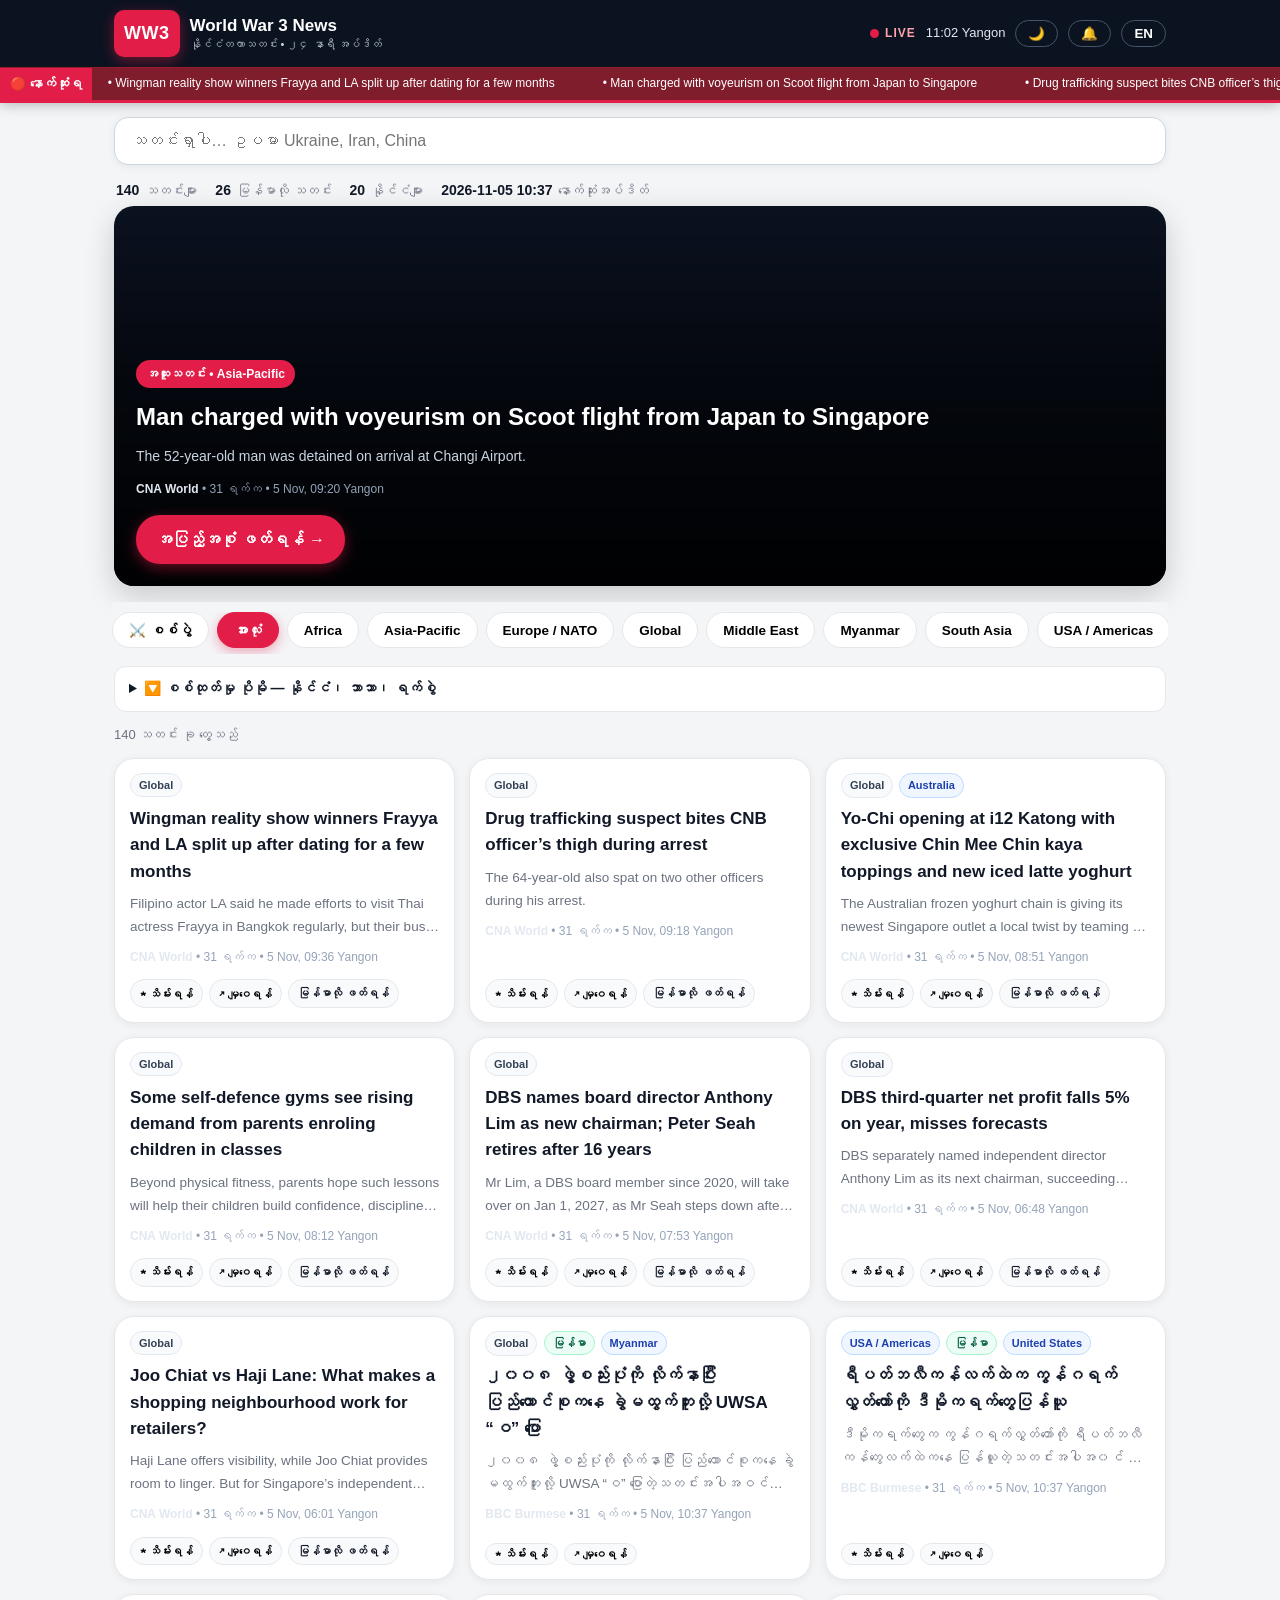
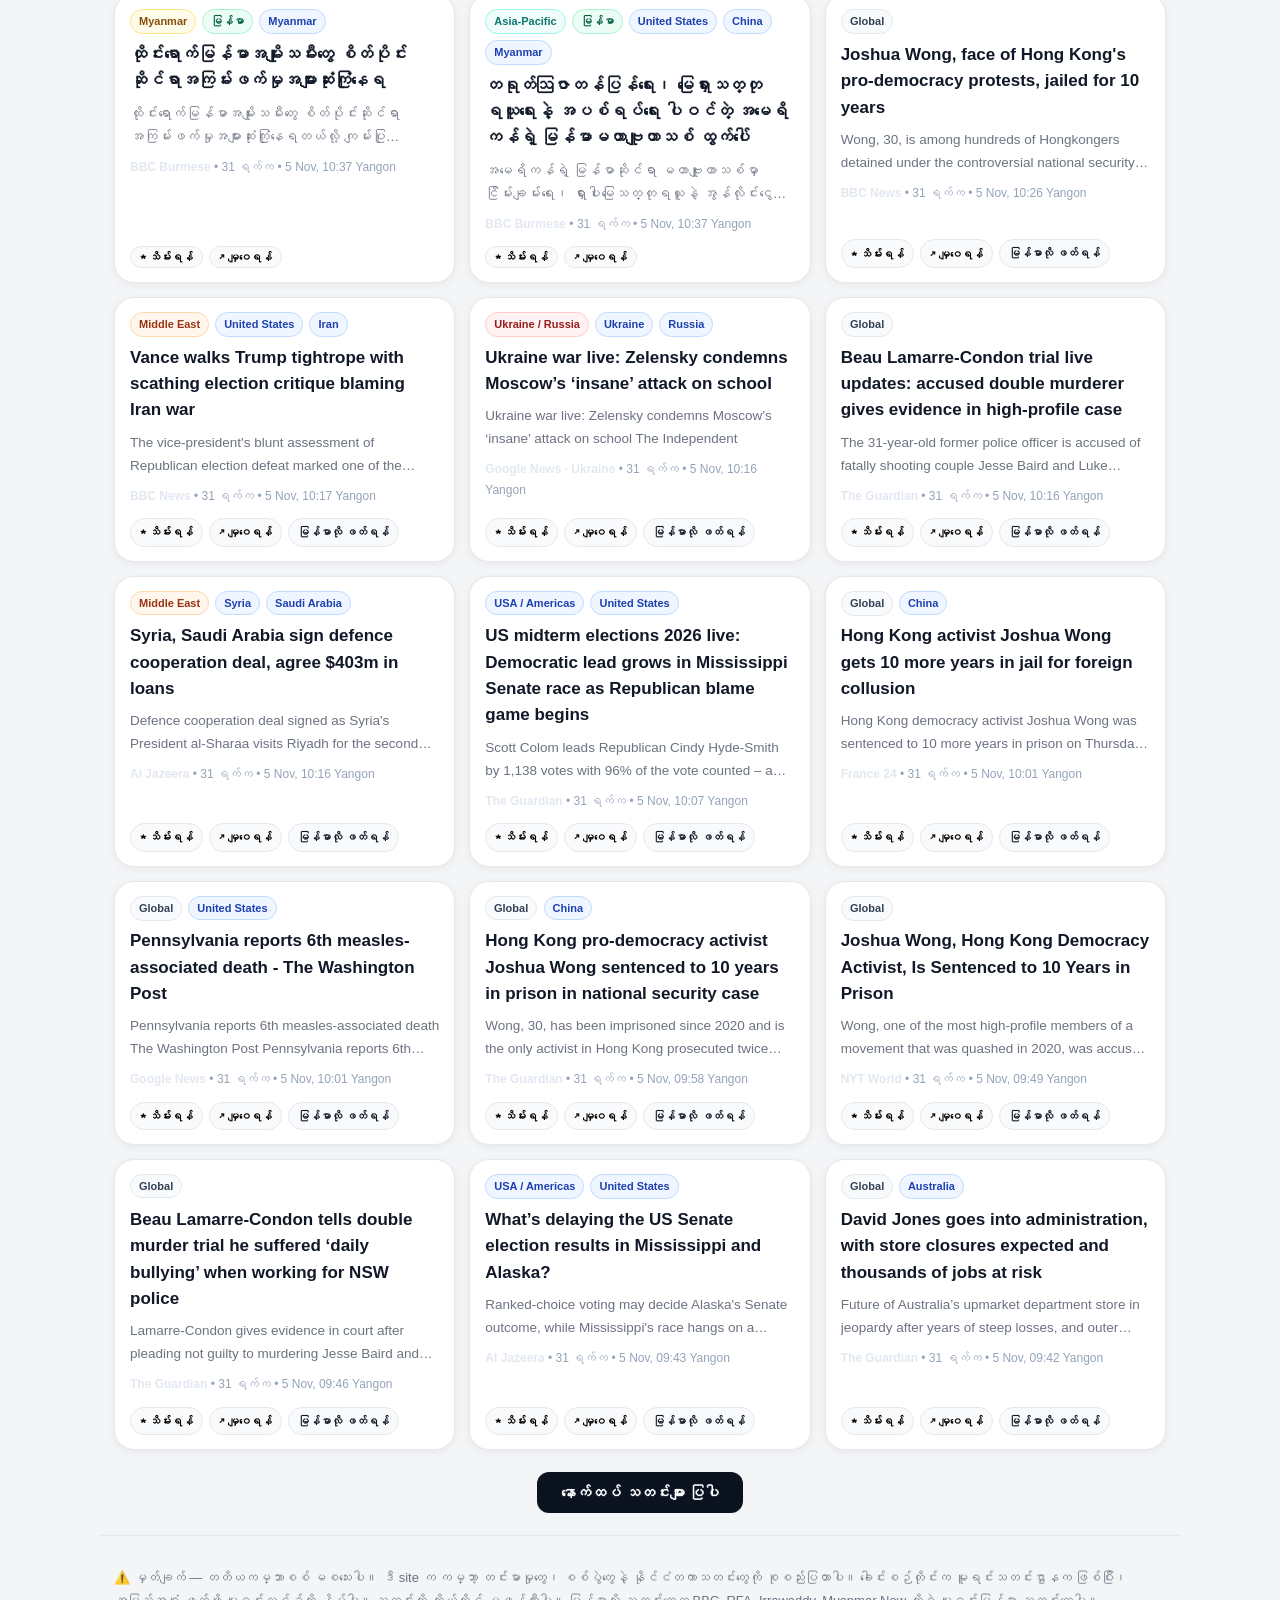
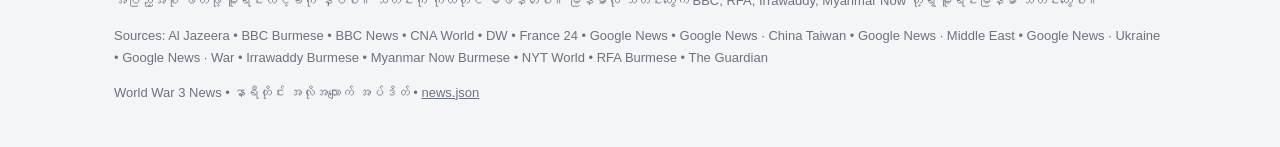
==== commit 9a929fa0: "worldwar3news v12: image load fixes - referrerpolicy, onerror fallback, Al Jazeera 800px, savedActio" ====
--- a/index.html
+++ b/index.html
@@ -7,7 +7,7 @@
 <title>World War 3 News — နိုင်ငံတကာသတင်း ၂၄ နာရီ အပ်ဒိတ်</title>
 <meta name="description" content="တကမ္ဘာလုံးက နိုင်ငံတကာသတင်း — မြန်မာလိုရော အင်္ဂလိပ်လိုပါ — Ukraine, အရှေ့အလယ်ပိုင်း၊ အာရှ-ပစိဖိတ်၊ ဥရောပ၊ အမေရိက၊ မြန်မာ။ နာရီတိုင်း အပ်ဒိတ်။ နိုင်ငံ၊ ဘာသာ၊ ရက်စွဲအလိုက် ရွေးကြည့်နိုင်သည်။">
 <link rel="icon" href="data:image/svg+xml,%3Csvg xmlns='http://www.w3.org/2000/svg' viewBox='0 0 64 64'%3E%3Crect width='64' height='64' rx='12' fill='%230b1220'/%3E%3Ctext x='32' y='42' font-size='26' font-weight='900' fill='white' text-anchor='middle'%3EW3%3C/text%3E%3C/svg%3E">
-<link rel="stylesheet" href="styles.css?v=11">
+<link rel="stylesheet" href="styles.css?v=12">
 </head>
 <body>
 <header class="topbar">
@@ -95,6 +95,6 @@
   <button type="button" data-tap="saved" class="tap-btn"><span class="tap-pill"><svg viewBox="0 0 24 24" aria-hidden="true"><path d="M12 2l2.9 6.6 7.1.6-5.4 4.7 1.6 7-6.2-3.7-6.2 3.7 1.6-7L2 9.2l7.1-.6z"/></svg><span class="tap-count" id="savedCount" hidden></span></span><span class="tap-label" data-i18n="tapSaved">သိမ်းထား</span></button>
 </nav>
 
-<script src="app.js?v=10"></script>
+<script src="app.js?v=11"></script>
 </body>
 </html>
--- a/styles.css
+++ b/styles.css
@@ -149,6 +149,7 @@
 
 .clear-filters{background:none;border:0;color:var(--red);font-weight:800;cursor:pointer;font-size:13px}
 .saved-actions{display:flex;gap:8px;margin:0 0 12px;flex-wrap:wrap}
+.saved-actions[hidden]{display:none}
 
 .origin-small{font-size:12px;color:var(--muted);margin-top:14px}
 .meta a{color:inherit}
